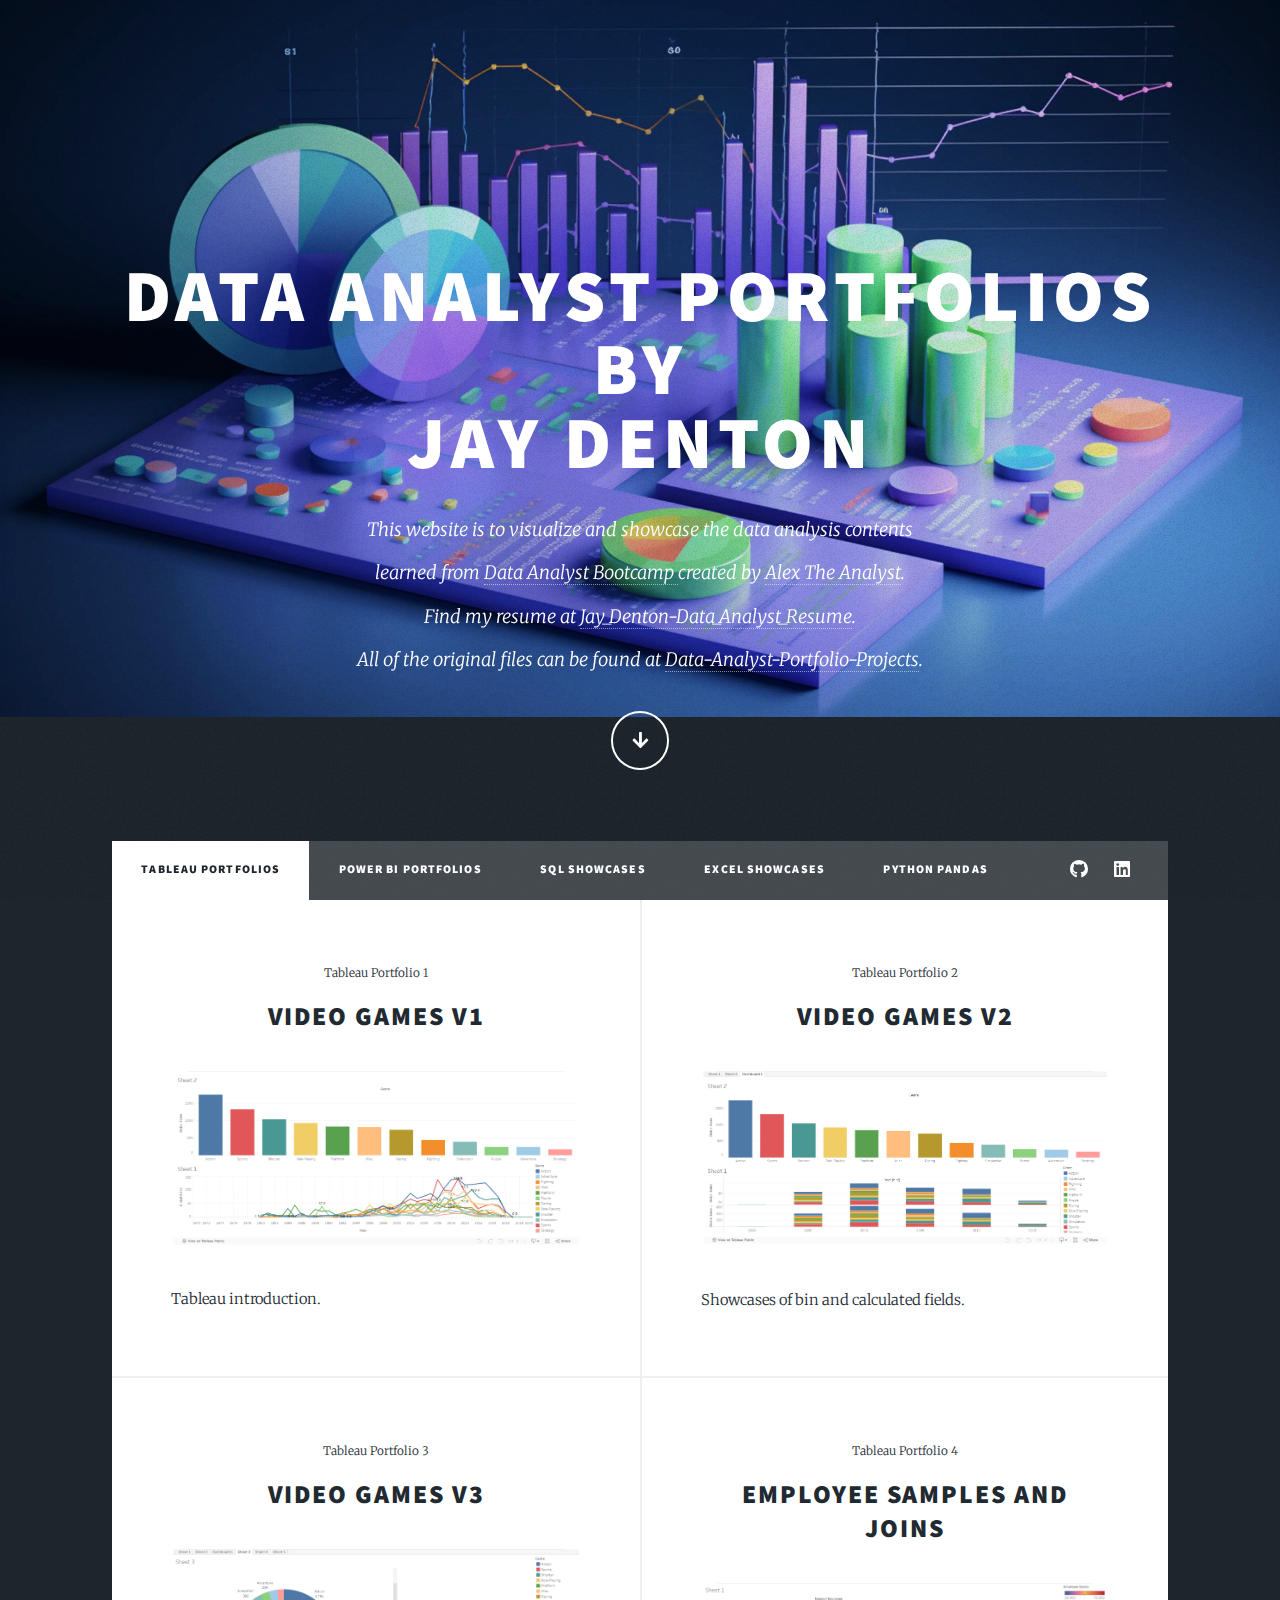
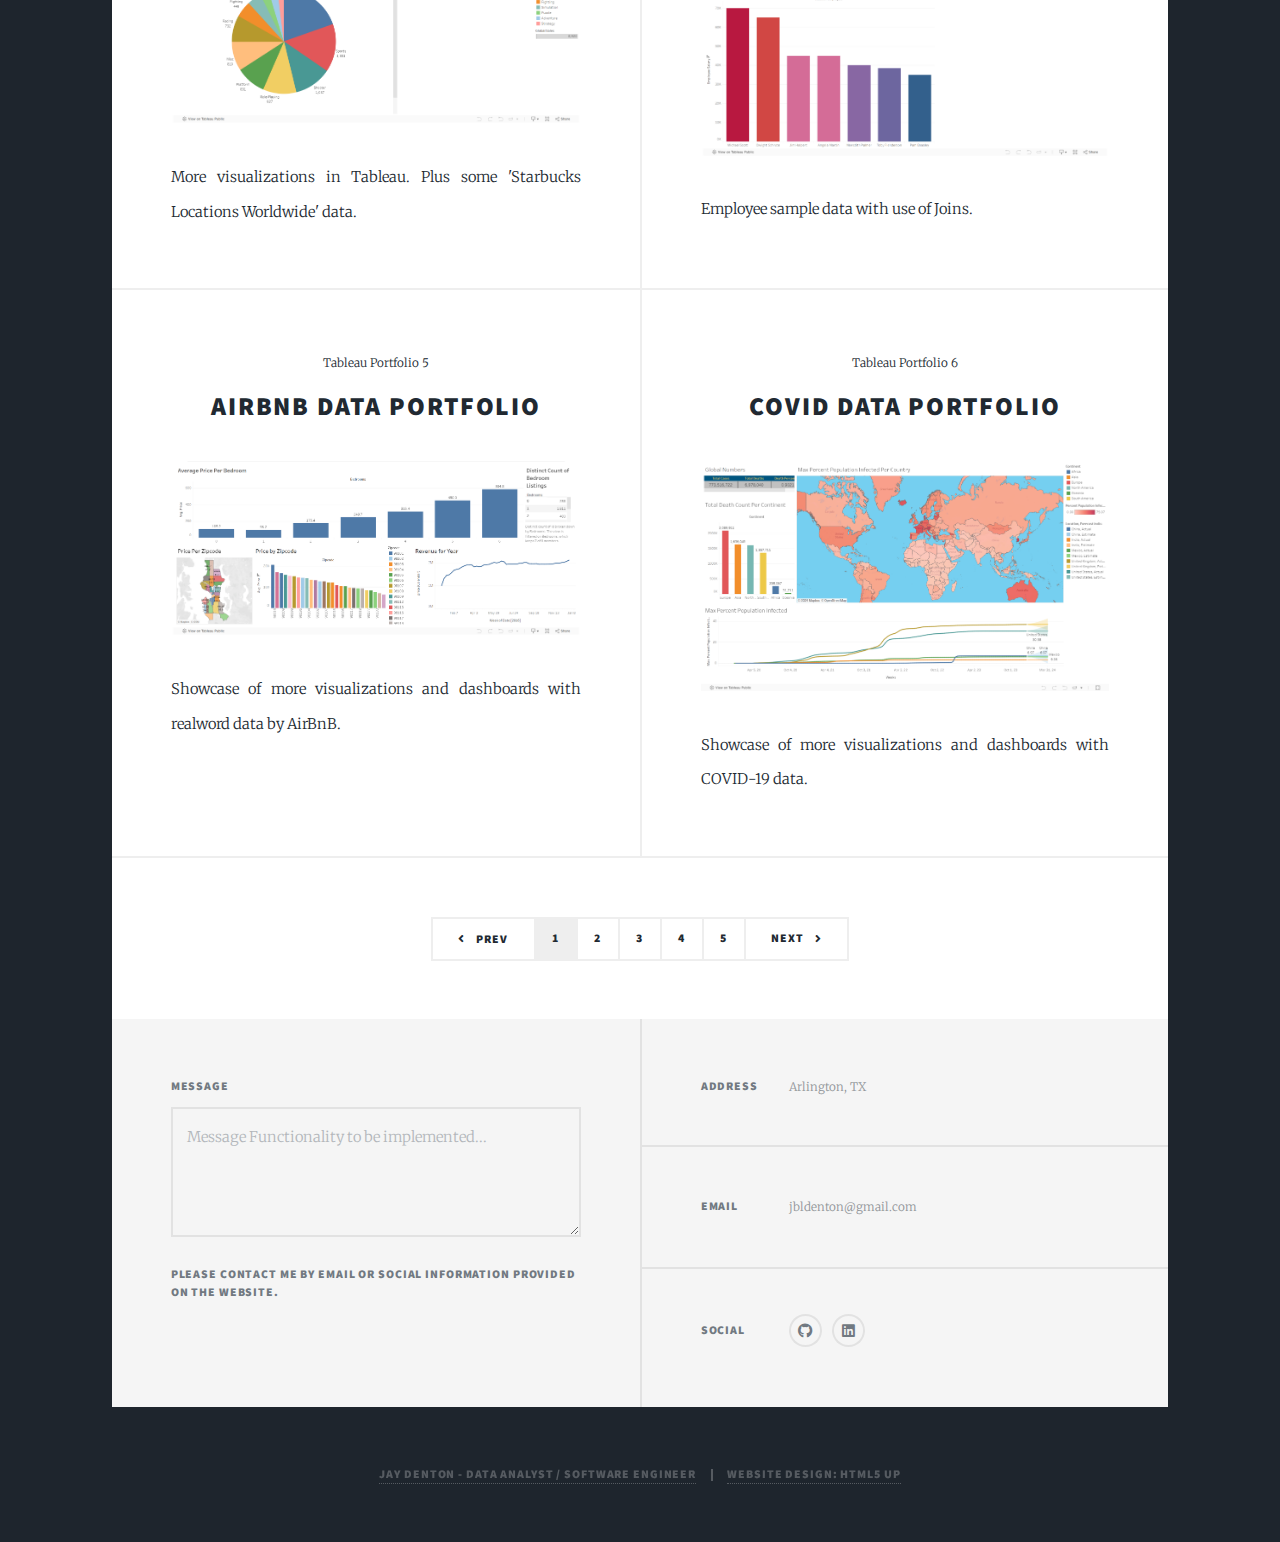
==== index.html @ 7eca2991 "Data Analyst Website v1.0" ====
<!DOCTYPE HTML>
<!--
	Massively by HTML5 UP
	html5up.net | @ajlkn
	Free for personal and commercial use under the CCA 3.0 license (html5up.net/license)
-->
<html>
	<head>
		<title>Jay Denton - Data Analyst</title>
		<meta charset="utf-8" />
		<meta name="viewport" content="width=device-width, initial-scale=1, user-scalable=no" />
		<link rel="stylesheet" href="assets/css/main.css" />
		<noscript><link rel="stylesheet" href="assets/css/noscript.css" /></noscript>
	</head>
	<body class="is-preload">

		<!-- Wrapper -->
			<div id="wrapper">

				<!-- Intro -->
					<div id="intro">
						<h1> Data Analyst Portfolios <br/> by <br/>Jay Denton</h1>
						
						<p>This website is to visualize and showcase the data analysis contents <br /> learned from <a href="https://youtube.com/playlist?list=PLUaB-1hjhk8FE_XZ87vPPSfHqb6OcM0cF&si=7Eig5CY_B52R-Om9" target="_blank">Data Analyst Bootcamp </a> created by <a href="https://www.youtube.com/@AlexTheAnalyst" target="_blank">Alex The Analyst</a>. <br />
						Find my resume at <a href="https://github.com/jbldenton/Data-Analyst-Portfolio-Projects/blob/main/Jay_Denton-Data_Analyst_Resume.pdf" target="_blank">Jay_Denton-Data_Analyst_Resume</a>.  <br/>
						All of the original files can be found at <a href="https://github.com/jbldenton/Data-Analyst-Portfolio-Projects" target="_blank">Data-Analyst-Portfolio-Projects</a>.
						</p>

						<ul class="actions">
							<li><a href="#header" class="button icon solid solo fa-arrow-down scrolly">Continue</a></li>
						</ul>
					</div>

				<!-- Header -->
					<header id="header">
						<a href="#" class="logo">Jay Denton - Data Analyst</a>
					</header>

				<!-- Nav -->
					<nav id="nav">
						<ul class="links">
							<li class="active"><a href="#header">Tableau Portfolios</a></li>
							<li><a href="powerBI_portfolios.html#header">Power BI Portfolios</a></li>
							<li><a href="sql_showcases.html#header">SQL Showcases</a></li>
							<li><a href="excel_showcases.html#header">Excel Showcases</a></li>
							<li><a href="python_pandas.html#header">Python Pandas</a></li>
						</ul>
						<ul class="icons">
							<li><a href="https://github.com/jbldenton/Data-Analyst-Portfolio-Projects" target="_blank" class="icon brands fa-github"><span class="label">GitHub</span></a></li>
							<li><a href="https://www.linkedin.com/in/jbldenton" target="_blank" class="icon brands fa-linkedin"><span class="label">LinkedIn</span></a></li>
						</ul>
					</nav>

				<!-- Main -->
					<div id="main">

						<!-- Featured Post -->
							<!-- <article class="post featured">
								<header class="major">
									<span class="date">April 25, 2017</span>
									<h2><a href="#">And this is a<br />
									massive headline</a></h2>
									<p>Aenean ornare velit lacus varius enim ullamcorper proin aliquam<br />
									facilisis ante sed etiam magna interdum congue. Lorem ipsum dolor<br />
									amet nullam sed etiam veroeros.</p>
								</header>
								<a href="#" class="image main"><img src="images/pic01.jpg" alt="" /></a>
								<ul class="actions special">
									<li><a href="#" class="button large">Full Story</a></li>
								</ul>
							</article> -->

						<!-- Posts -->
							<section class="posts">
								<article>
									<header>
										<span class="date">Tableau Portfolio 1</span>
										<h2>Video Games v1</h2>
									</header>
									<a class="image fit" href="https://public.tableau.com/app/profile/jay.denton/viz/Video_Games_17060460638790/Dashboard1" target="_blank"><img src="images/tableau-1.png" alt="" /></a>
									<p>Tableau introduction.</p>
									<!-- <ul class="actions special">
										<li><a href="#" target="_blank" class="button">Original File</a></li>
									</ul> -->
								</article>
								<article>
									<header>
										<span class="date">Tableau Portfolio 2</span>
										<h2>Video Games V2</h2>
									</header>
									<a class="image fit" href="https://public.tableau.com/app/profile/jay.denton/viz/Video_Games_2_17060596490630/Sheet1" target="_blank"><img src="images/tableau-2.png" alt="" /></a>
									<p>Showcases of bin and calculated fields.</p>
									<!-- <ul class="actions special">
										<li><a href="#" class="button">Original File</a></li>
									</ul> -->
								</article>
								<article>
									<header>
										<span class="date">Tableau Portfolio 3</span>
										<h2>Video Games v3</h2>
									</header>
									<a class="image fit" href="https://public.tableau.com/app/profile/jay.denton/viz/Video_Games_3_17061708432010/Sheet5" target="_blank"><img src="images/tableau-3.png" alt="" /></a>
									<p>More visualizations in Tableau. Plus some 'Starbucks Locations Worldwide' data. </p>
									<!-- <ul class="actions special">
										<li><a href="#" target="_blank" class="button">Original File</a></li>
									</ul> -->
								</article>
								<article>
									<header>
										<span class="date">Tableau Portfolio 4</span>
										<h2>Employee Samples and Joins</h2>
									</header>
									<a class="image fit" href="https://public.tableau.com/app/profile/jay.denton/viz/EmployeeSamplesandTableauJoins/Sheet1" target="_blank"><img src="images/tableau-4.png" alt="" /></a>
									<p>Employee sample data with use of Joins.</p>
									<!-- <ul class="actions special">
										<li><a href="#" target="_blank" class="button">Original File</a></li>
									</ul> -->
								</article>
								<article>
									<header>
										<span class="date">Tableau Portfolio 5</span>
										<h2>AirBnB data portfolio</h2>
									</header>
									<a class="image fit" href="https://public.tableau.com/app/profile/jay.denton/viz/AirBnBFullProject_17062236738370/Dashboard1" target="_blank"><img src="images/tableau-5.png" alt="" /></a>
									<p>Showcase of more visualizations and dashboards with realword data by AirBnB. </p>
									<!-- <ul class="actions special">
										<li><a href="#" target="_blank" class="button">Original File</a></li>
									</ul> -->
								</article>
								<article>
									<header>
										<span class="date">Tableau Portfolio 6</span>
										<h2>COVID data portfolio</h2>
									</header>
									<a class="image fit" href="https://public.tableau.com/app/profile/jay.denton/viz/CovidDashboardTutorial_17065630751530/Dashboard1" target="_blank"><img src="images/tableau-6.png" alt="" /></a>
									<p>Showcase of more visualizations and dashboards with COVID-19 data. </p>
									<!-- <ul class="actions special">
										<li><a href="#" target="_blank" class="button">Original File</a></li>
									</ul> -->
								</article>
							</section>

						<!-- Footer -->
							<footer>
								<div class="pagination">
									<a class="previous">Prev</a>
									<a href="#header" class="page active">1</a>
									<a href="powerBI_portfolios.html#header" class="page">2</a>
									<a href="sql_showcases.html#header" class="page">3</a>
									<a href="excel_showcases.html#header" class="page">4</a>
									<a href="python_pandas.html#header" class="page">5</a>
									<a href="powerBI_portfolios.html#header" class="next">Next</a>
								</div>
							</footer>

					</div>

				<!-- Footer -->
					<footer id="footer">
						<section>
							<form method="post" action="#">
								<div class="fields">
									<!-- <div class="field">
										<label for="name">Name</label>
										<input type="text" name="name" id="name" />
									</div>
									<div class="field">
										<label for="email">Email</label>
										<input type="text" name="email" id="email" />
									</div> -->
									<div class="field">
										<label for="message">Message</label>
										<textarea name="message" id="message" rows="3" placeholder="Message Functionality to be implemented..."></textarea>
									</div>
								</div>
								<ul class="actions">
									<!-- <li><input type="submit" value="Send Message (Functionality not provided yet...)" /></li> -->
									<li><h3>Please contact me by email or social information provided on the website.</h3></li>
								</ul>
							</form>
						</section>
						<section class="split contact">
							<section class="alt">
								<h3>Address</h3>
								<p>Arlington, TX</p>
							</section>
							<!-- <section>
								<h3>Phone</h3>
								<p></p>
							</section> -->
							<section>
								<h3>Email</h3>
								<p>jbldenton@gmail.com</p>
							</section>
							<section>
								<h3>Social</h3>
								<ul class="icons alt">
									<!-- <li><a href="#" class="icon brands alt fa-twitter"><span class="label">Twitter</span></a></li>
									<li><a href="#" class="icon brands alt fa-facebook-f"><span class="label">Facebook</span></a></li>
									<li><a href="#" class="icon brands alt fa-instagram"><span class="label">Instagram</span></a></li> -->
									<li><a href="https://github.com/jbldenton/Data-Analyst-Portfolio-Projects" target="_blank" class="icon brands alt fa-github"><span class="label">GitHub</span></a></li>
									<li><a href="https://www.linkedin.com/in/jbldenton" target="_blank" class="icon brands alt fa-linkedin"><span class="label">LinkedIn</span></a></li>
								</ul>
							</section>
						</section>
					</footer>

				<!-- Copyright -->
					<div id="copyright">
						<ul><li><a href="https://github.com/jbldenton/Data-Analyst-Portfolio-Projects/blob/main/Jay_Denton-Data_Analyst_Resume.pdf" target="_blank" >Jay Denton - Data Analyst &#47; Software Engineer</a></li><li><a href="https://html5up.net" target="_blank" >Website Design: HTML5 UP</a></li></ul>
					</div>

			</div>

		<!-- Scripts -->
			<script src="assets/js/jquery.min.js"></script>
			<script src="assets/js/jquery.scrollex.min.js"></script>
			<script src="assets/js/jquery.scrolly.min.js"></script>
			<script src="assets/js/browser.min.js"></script>
			<script src="assets/js/breakpoints.min.js"></script>
			<script src="assets/js/util.js"></script>
			<script src="assets/js/main.js"></script>

	</body>
</html>
---- assets/css/main.css ----
@import url(fontawesome-all.min.css);
@import url("https://fonts.googleapis.com/css?family=Merriweather:300,700,300italic,700italic|Source+Sans+Pro:900");

/*
	Massively by HTML5 UP
	html5up.net | @ajlkn
	Free for personal and commercial use under the CCA 3.0 license (html5up.net/license)
*/

html, body, div, span, applet, object,
iframe, h1, h2, h3, h4, h5, h6, p, blockquote,
pre, a, abbr, acronym, address, big, cite,
code, del, dfn, em, img, ins, kbd, q, s, samp,
small, strike, strong, sub, sup, tt, var, b,
u, i, center, dl, dt, dd, ol, ul, li, fieldset,
form, label, legend, table, caption, tbody,
tfoot, thead, tr, th, td, article, aside,
canvas, details, embed, figure, figcaption,
footer, header, hgroup, menu, nav, output, ruby,
section, summary, time, mark, audio, video {
	margin: 0;
	padding: 0;
	border: 0;
	font-size: 100%;
	font: inherit;
	vertical-align: baseline;}

article, aside, details, figcaption, figure,
footer, header, hgroup, menu, nav, section {
	display: block;}

body {
	line-height: 1;
}

ol, ul {
	list-style: none;
}

blockquote, q {
	quotes: none;
}

	blockquote:before, blockquote:after, q:before, q:after {
		content: '';
		content: none;
	}

table {
	border-collapse: collapse;
	border-spacing: 0;
}

body {
	-webkit-text-size-adjust: none;
}

mark {
	background-color: transparent;
	color: inherit;
}

input::-moz-focus-inner {
	border: 0;
	padding: 0;
}

input, select, textarea {
	-moz-appearance: none;
	-webkit-appearance: none;
	-ms-appearance: none;
	appearance: none;
}

/* Basic */

	@-ms-viewport {
		width: device-width;
	}

	body {
		-ms-overflow-style: scrollbar;
	}

	@media screen and (max-width: 480px) {

		html, body {
			min-width: 320px;
		}

	}

	html {
		box-sizing: border-box;
	}

	*, *:before, *:after {
		box-sizing: inherit;
	}

	body {
		background-color: #1e252d;
	}

		body.is-preload *, body.is-preload *:before, body.is-preload *:after {
			-moz-animation: none !important;
			-webkit-animation: none !important;
			-ms-animation: none !important;
			animation: none !important;
			-moz-transition: none !important;
			-webkit-transition: none !important;
			-ms-transition: none !important;
			transition: none !important;
		}

/* Type */

	html {
		font-size: 16pt;
	}

		@media screen and (max-width: 1680px) {

			html {
				font-size: 12pt;
			}

		}

		@media screen and (max-width: 1280px) {

			html {
				font-size: 11pt;
			}

		}

		@media screen and (max-width: 360px) {

			html {
				font-size: 10pt;
			}

		}

	body {
		color: #212931;
	}

	body, input, select, textarea {
		font-family: "Merriweather", Georgia, serif;
		font-weight: 300;
		font-size: 1rem;
		line-height: 2.375;
	}

	a {
		-moz-transition: color 0.2s ease-in-out, background-color 0.2s ease-in-out, border-color 0.2s ease-in-out, box-shadow 0.2s ease-in-out;
		-webkit-transition: color 0.2s ease-in-out, background-color 0.2s ease-in-out, border-color 0.2s ease-in-out, box-shadow 0.2s ease-in-out;
		-ms-transition: color 0.2s ease-in-out, background-color 0.2s ease-in-out, border-color 0.2s ease-in-out, box-shadow 0.2s ease-in-out;
		transition: color 0.2s ease-in-out, background-color 0.2s ease-in-out, border-color 0.2s ease-in-out, box-shadow 0.2s ease-in-out;
		border-bottom: dotted 1px;
		text-decoration: none;
	}

		a:hover {
			border-bottom-color: transparent;
		}

	strong, b {
		font-weight: 600;
	}

	em, i {
		font-style: italic;
	}

	p {
		text-align: justify;
		margin: 0 0 2rem 0;
	}

	h1, h2, h3, h4, h5, h6 {
		font-family: "Source Sans Pro", Helvetica, sans-serif;
		font-weight: 900;
		line-height: 1.5;
		letter-spacing: 0.075em;
		text-transform: uppercase;
		margin: 0 0 1rem 0;
	}

		h1 a, h2 a, h3 a, h4 a, h5 a, h6 a {
			border-bottom: 0;
			color: inherit;
			text-decoration: none;
		}

	h1 {
		font-size: 4rem;
		line-height: 1.1;
		margin: 0 0 2rem 0;
	}

	h2 {
		font-size: 1.75rem;
		line-height: 1.3;
		margin: 0 0 1.5rem 0;
	}

	h3 {
		font-size: 1.25rem;
		margin: 0 0 1.5rem 0;
	}

	h4 {
		font-size: 1rem;
	}

	h5 {
		font-size: 0.9rem;
	}

	h6 {
		font-size: 0.8rem;
	}

	sub {
		font-size: 0.8rem;
		position: relative;
		top: 0.5rem;
	}

	sup {
		font-size: 0.8rem;
		position: relative;
		top: -0.5rem;
	}

	blockquote {
		border-left: solid 4px;
		font-style: italic;
		margin: 0 0 2rem 0;
		padding: 0.5rem 0 0.5rem 2rem;
	}

	code {
		border: solid 2px;
		font-family: "Courier New", monospace;
		font-size: 0.9rem;
		margin: 0 0.25rem;
		padding: 0.25rem 0.65rem;
	}

	pre {
		-webkit-overflow-scrolling: touch;
		font-family: "Courier New", monospace;
		font-size: 0.9rem;
		margin: 0 0 2rem 0;
	}

		pre code {
			display: block;
			line-height: 1.75;
			padding: 1rem 1.5rem;
			overflow-x: auto;
		}

	hr {
		border: 0;
		border-bottom: solid 2px;
		margin: 3rem 0;
	}

		hr.major {
			margin: 5rem 0;
		}

	.align-left {
		text-align: left;
	}

	.align-center {
		text-align: center;
	}

	.align-right {
		text-align: right;
	}

	input, select, textarea {
		color: #212931;
	}

	a {
		color: #212931;
		border-bottom-color: rgba(33, 41, 49, 0.5);
	}

		a:hover {
			border-bottom-color: transparent;
			color: #18bfef !important;
		}

	strong, b {
		color: #212931;
	}

	h1, h2, h3, h4, h5, h6 {
		color: #212931;
	}

	blockquote {
		border-left-color: #eeeeee;
	}

	code {
		background: rgba(220, 220, 220, 0.25);
		border-color: #eeeeee;
	}

	hr {
		border-bottom-color: #eeeeee;
	}

/* Row */

	.row {
		display: flex;
		flex-wrap: wrap;
		box-sizing: border-box;
		align-items: stretch;
	}

		.row > * {
			box-sizing: border-box;
		}

		.row.gtr-uniform > * > :last-child {
			margin-bottom: 0;
		}

		.row.aln-left {
			justify-content: flex-start;
		}

		.row.aln-center {
			justify-content: center;
		}

		.row.aln-right {
			justify-content: flex-end;
		}

		.row.aln-top {
			align-items: flex-start;
		}

		.row.aln-middle {
			align-items: center;
		}

		.row.aln-bottom {
			align-items: flex-end;
		}

		.row > .imp {
			order: -1;
		}

		.row > .col-1 {
			width: 8.33333%;
		}

		.row > .off-1 {
			margin-left: 8.33333%;
		}

		.row > .col-2 {
			width: 16.66667%;
		}

		.row > .off-2 {
			margin-left: 16.66667%;
		}

		.row > .col-3 {
			width: 25%;
		}

		.row > .off-3 {
			margin-left: 25%;
		}

		.row > .col-4 {
			width: 33.33333%;
		}

		.row > .off-4 {
			margin-left: 33.33333%;
		}

		.row > .col-5 {
			width: 41.66667%;
		}

		.row > .off-5 {
			margin-left: 41.66667%;
		}

		.row > .col-6 {
			width: 50%;
		}

		.row > .off-6 {
			margin-left: 50%;
		}

		.row > .col-7 {
			width: 58.33333%;
		}

		.row > .off-7 {
			margin-left: 58.33333%;
		}

		.row > .col-8 {
			width: 66.66667%;
		}

		.row > .off-8 {
			margin-left: 66.66667%;
		}

		.row > .col-9 {
			width: 75%;
		}

		.row > .off-9 {
			margin-left: 75%;
		}

		.row > .col-10 {
			width: 83.33333%;
		}

		.row > .off-10 {
			margin-left: 83.33333%;
		}

		.row > .col-11 {
			width: 91.66667%;
		}

		.row > .off-11 {
			margin-left: 91.66667%;
		}

		.row > .col-12 {
			width: 100%;
		}

		.row > .off-12 {
			margin-left: 100%;
		}

		.row.gtr-0 {
			margin-top: 0;
			margin-left: 0rem;
		}

			.row.gtr-0 > * {
				padding: 0 0 0 0rem;
			}

			.row.gtr-0.gtr-uniform {
				margin-top: 0rem;
			}

				.row.gtr-0.gtr-uniform > * {
					padding-top: 0rem;
				}

		.row.gtr-25 {
			margin-top: 0;
			margin-left: -0.375rem;
		}

			.row.gtr-25 > * {
				padding: 0 0 0 0.375rem;
			}

			.row.gtr-25.gtr-uniform {
				margin-top: -0.375rem;
			}

				.row.gtr-25.gtr-uniform > * {
					padding-top: 0.375rem;
				}

		.row.gtr-50 {
			margin-top: 0;
			margin-left: -0.75rem;
		}

			.row.gtr-50 > * {
				padding: 0 0 0 0.75rem;
			}

			.row.gtr-50.gtr-uniform {
				margin-top: -0.75rem;
			}

				.row.gtr-50.gtr-uniform > * {
					padding-top: 0.75rem;
				}

		.row {
			margin-top: 0;
			margin-left: -1.5rem;
		}

			.row > * {
				padding: 0 0 0 1.5rem;
			}

			.row.gtr-uniform {
				margin-top: -1.5rem;
			}

				.row.gtr-uniform > * {
					padding-top: 1.5rem;
				}

		.row.gtr-150 {
			margin-top: 0;
			margin-left: -2.25rem;
		}

			.row.gtr-150 > * {
				padding: 0 0 0 2.25rem;
			}

			.row.gtr-150.gtr-uniform {
				margin-top: -2.25rem;
			}

				.row.gtr-150.gtr-uniform > * {
					padding-top: 2.25rem;
				}

		.row.gtr-200 {
			margin-top: 0;
			margin-left: -3rem;
		}

			.row.gtr-200 > * {
				padding: 0 0 0 3rem;
			}

			.row.gtr-200.gtr-uniform {
				margin-top: -3rem;
			}

				.row.gtr-200.gtr-uniform > * {
					padding-top: 3rem;
				}

		@media screen and (max-width: 1680px) {

			.row {
				display: flex;
				flex-wrap: wrap;
				box-sizing: border-box;
				align-items: stretch;
			}

				.row > * {
					box-sizing: border-box;
				}

				.row.gtr-uniform > * > :last-child {
					margin-bottom: 0;
				}

				.row.aln-left {
					justify-content: flex-start;
				}

				.row.aln-center {
					justify-content: center;
				}

				.row.aln-right {
					justify-content: flex-end;
				}

				.row.aln-top {
					align-items: flex-start;
				}

				.row.aln-middle {
					align-items: center;
				}

				.row.aln-bottom {
					align-items: flex-end;
				}

				.row > .imp-xlarge {
					order: -1;
				}

				.row > .col-1-xlarge {
					width: 8.33333%;
				}

				.row > .off-1-xlarge {
					margin-left: 8.33333%;
				}

				.row > .col-2-xlarge {
					width: 16.66667%;
				}

				.row > .off-2-xlarge {
					margin-left: 16.66667%;
				}

				.row > .col-3-xlarge {
					width: 25%;
				}

				.row > .off-3-xlarge {
					margin-left: 25%;
				}

				.row > .col-4-xlarge {
					width: 33.33333%;
				}

				.row > .off-4-xlarge {
					margin-left: 33.33333%;
				}

				.row > .col-5-xlarge {
					width: 41.66667%;
				}

				.row > .off-5-xlarge {
					margin-left: 41.66667%;
				}

				.row > .col-6-xlarge {
					width: 50%;
				}

				.row > .off-6-xlarge {
					margin-left: 50%;
				}

				.row > .col-7-xlarge {
					width: 58.33333%;
				}

				.row > .off-7-xlarge {
					margin-left: 58.33333%;
				}

				.row > .col-8-xlarge {
					width: 66.66667%;
				}

				.row > .off-8-xlarge {
					margin-left: 66.66667%;
				}

				.row > .col-9-xlarge {
					width: 75%;
				}

				.row > .off-9-xlarge {
					margin-left: 75%;
				}

				.row > .col-10-xlarge {
					width: 83.33333%;
				}

				.row > .off-10-xlarge {
					margin-left: 83.33333%;
				}

				.row > .col-11-xlarge {
					width: 91.66667%;
				}

				.row > .off-11-xlarge {
					margin-left: 91.66667%;
				}

				.row > .col-12-xlarge {
					width: 100%;
				}

				.row > .off-12-xlarge {
					margin-left: 100%;
				}

				.row.gtr-0 {
					margin-top: 0;
					margin-left: 0rem;
				}

					.row.gtr-0 > * {
						padding: 0 0 0 0rem;
					}

					.row.gtr-0.gtr-uniform {
						margin-top: 0rem;
					}

						.row.gtr-0.gtr-uniform > * {
							padding-top: 0rem;
						}

				.row.gtr-25 {
					margin-top: 0;
					margin-left: -0.375rem;
				}

					.row.gtr-25 > * {
						padding: 0 0 0 0.375rem;
					}

					.row.gtr-25.gtr-uniform {
						margin-top: -0.375rem;
					}

						.row.gtr-25.gtr-uniform > * {
							padding-top: 0.375rem;
						}

				.row.gtr-50 {
					margin-top: 0;
					margin-left: -0.75rem;
				}

					.row.gtr-50 > * {
						padding: 0 0 0 0.75rem;
					}

					.row.gtr-50.gtr-uniform {
						margin-top: -0.75rem;
					}

						.row.gtr-50.gtr-uniform > * {
							padding-top: 0.75rem;
						}

				.row {
					margin-top: 0;
					margin-left: -1.5rem;
				}

					.row > * {
						padding: 0 0 0 1.5rem;
					}

					.row.gtr-uniform {
						margin-top: -1.5rem;
					}

						.row.gtr-uniform > * {
							padding-top: 1.5rem;
						}

				.row.gtr-150 {
					margin-top: 0;
					margin-left: -2.25rem;
				}

					.row.gtr-150 > * {
						padding: 0 0 0 2.25rem;
					}

					.row.gtr-150.gtr-uniform {
						margin-top: -2.25rem;
					}

						.row.gtr-150.gtr-uniform > * {
							padding-top: 2.25rem;
						}

				.row.gtr-200 {
					margin-top: 0;
					margin-left: -3rem;
				}

					.row.gtr-200 > * {
						padding: 0 0 0 3rem;
					}

					.row.gtr-200.gtr-uniform {
						margin-top: -3rem;
					}

						.row.gtr-200.gtr-uniform > * {
							padding-top: 3rem;
						}

		}

		@media screen and (max-width: 1280px) {

			.row {
				display: flex;
				flex-wrap: wrap;
				box-sizing: border-box;
				align-items: stretch;
			}

				.row > * {
					box-sizing: border-box;
				}

				.row.gtr-uniform > * > :last-child {
					margin-bottom: 0;
				}

				.row.aln-left {
					justify-content: flex-start;
				}

				.row.aln-center {
					justify-content: center;
				}

				.row.aln-right {
					justify-content: flex-end;
				}

				.row.aln-top {
					align-items: flex-start;
				}

				.row.aln-middle {
					align-items: center;
				}

				.row.aln-bottom {
					align-items: flex-end;
				}

				.row > .imp-large {
					order: -1;
				}

				.row > .col-1-large {
					width: 8.33333%;
				}

				.row > .off-1-large {
					margin-left: 8.33333%;
				}

				.row > .col-2-large {
					width: 16.66667%;
				}

				.row > .off-2-large {
					margin-left: 16.66667%;
				}

				.row > .col-3-large {
					width: 25%;
				}

				.row > .off-3-large {
					margin-left: 25%;
				}

				.row > .col-4-large {
					width: 33.33333%;
				}

				.row > .off-4-large {
					margin-left: 33.33333%;
				}

				.row > .col-5-large {
					width: 41.66667%;
				}

				.row > .off-5-large {
					margin-left: 41.66667%;
				}

				.row > .col-6-large {
					width: 50%;
				}

				.row > .off-6-large {
					margin-left: 50%;
				}

				.row > .col-7-large {
					width: 58.33333%;
				}

				.row > .off-7-large {
					margin-left: 58.33333%;
				}

				.row > .col-8-large {
					width: 66.66667%;
				}

				.row > .off-8-large {
					margin-left: 66.66667%;
				}

				.row > .col-9-large {
					width: 75%;
				}

				.row > .off-9-large {
					margin-left: 75%;
				}

				.row > .col-10-large {
					width: 83.33333%;
				}

				.row > .off-10-large {
					margin-left: 83.33333%;
				}

				.row > .col-11-large {
					width: 91.66667%;
				}

				.row > .off-11-large {
					margin-left: 91.66667%;
				}

				.row > .col-12-large {
					width: 100%;
				}

				.row > .off-12-large {
					margin-left: 100%;
				}

				.row.gtr-0 {
					margin-top: 0;
					margin-left: 0rem;
				}

					.row.gtr-0 > * {
						padding: 0 0 0 0rem;
					}

					.row.gtr-0.gtr-uniform {
						margin-top: 0rem;
					}

						.row.gtr-0.gtr-uniform > * {
							padding-top: 0rem;
						}

				.row.gtr-25 {
					margin-top: 0;
					margin-left: -0.375rem;
				}

					.row.gtr-25 > * {
						padding: 0 0 0 0.375rem;
					}

					.row.gtr-25.gtr-uniform {
						margin-top: -0.375rem;
					}

						.row.gtr-25.gtr-uniform > * {
							padding-top: 0.375rem;
						}

				.row.gtr-50 {
					margin-top: 0;
					margin-left: -0.75rem;
				}

					.row.gtr-50 > * {
						padding: 0 0 0 0.75rem;
					}

					.row.gtr-50.gtr-uniform {
						margin-top: -0.75rem;
					}

						.row.gtr-50.gtr-uniform > * {
							padding-top: 0.75rem;
						}

				.row {
					margin-top: 0;
					margin-left: -1.5rem;
				}

					.row > * {
						padding: 0 0 0 1.5rem;
					}

					.row.gtr-uniform {
						margin-top: -1.5rem;
					}

						.row.gtr-uniform > * {
							padding-top: 1.5rem;
						}

				.row.gtr-150 {
					margin-top: 0;
					margin-left: -2.25rem;
				}

					.row.gtr-150 > * {
						padding: 0 0 0 2.25rem;
					}

					.row.gtr-150.gtr-uniform {
						margin-top: -2.25rem;
					}

						.row.gtr-150.gtr-uniform > * {
							padding-top: 2.25rem;
						}

				.row.gtr-200 {
					margin-top: 0;
					margin-left: -3rem;
				}

					.row.gtr-200 > * {
						padding: 0 0 0 3rem;
					}

					.row.gtr-200.gtr-uniform {
						margin-top: -3rem;
					}

						.row.gtr-200.gtr-uniform > * {
							padding-top: 3rem;
						}

		}

		@media screen and (max-width: 980px) {

			.row {
				display: flex;
				flex-wrap: wrap;
				box-sizing: border-box;
				align-items: stretch;
			}

				.row > * {
					box-sizing: border-box;
				}

				.row.gtr-uniform > * > :last-child {
					margin-bottom: 0;
				}

				.row.aln-left {
					justify-content: flex-start;
				}

				.row.aln-center {
					justify-content: center;
				}

				.row.aln-right {
					justify-content: flex-end;
				}

				.row.aln-top {
					align-items: flex-start;
				}

				.row.aln-middle {
					align-items: center;
				}

				.row.aln-bottom {
					align-items: flex-end;
				}

				.row > .imp-medium {
					order: -1;
				}

				.row > .col-1-medium {
					width: 8.33333%;
				}

				.row > .off-1-medium {
					margin-left: 8.33333%;
				}

				.row > .col-2-medium {
					width: 16.66667%;
				}

				.row > .off-2-medium {
					margin-left: 16.66667%;
				}

				.row > .col-3-medium {
					width: 25%;
				}

				.row > .off-3-medium {
					margin-left: 25%;
				}

				.row > .col-4-medium {
					width: 33.33333%;
				}

				.row > .off-4-medium {
					margin-left: 33.33333%;
				}

				.row > .col-5-medium {
					width: 41.66667%;
				}

				.row > .off-5-medium {
					margin-left: 41.66667%;
				}

				.row > .col-6-medium {
					width: 50%;
				}

				.row > .off-6-medium {
					margin-left: 50%;
				}

				.row > .col-7-medium {
					width: 58.33333%;
				}

				.row > .off-7-medium {
					margin-left: 58.33333%;
				}

				.row > .col-8-medium {
					width: 66.66667%;
				}

				.row > .off-8-medium {
					margin-left: 66.66667%;
				}

				.row > .col-9-medium {
					width: 75%;
				}

				.row > .off-9-medium {
					margin-left: 75%;
				}

				.row > .col-10-medium {
					width: 83.33333%;
				}

				.row > .off-10-medium {
					margin-left: 83.33333%;
				}

				.row > .col-11-medium {
					width: 91.66667%;
				}

				.row > .off-11-medium {
					margin-left: 91.66667%;
				}

				.row > .col-12-medium {
					width: 100%;
				}

				.row > .off-12-medium {
					margin-left: 100%;
				}

				.row.gtr-0 {
					margin-top: 0;
					margin-left: 0rem;
				}

					.row.gtr-0 > * {
						padding: 0 0 0 0rem;
					}

					.row.gtr-0.gtr-uniform {
						margin-top: 0rem;
					}

						.row.gtr-0.gtr-uniform > * {
							padding-top: 0rem;
						}

				.row.gtr-25 {
					margin-top: 0;
					margin-left: -0.375rem;
				}

					.row.gtr-25 > * {
						padding: 0 0 0 0.375rem;
					}

					.row.gtr-25.gtr-uniform {
						margin-top: -0.375rem;
					}

						.row.gtr-25.gtr-uniform > * {
							padding-top: 0.375rem;
						}

				.row.gtr-50 {
					margin-top: 0;
					margin-left: -0.75rem;
				}

					.row.gtr-50 > * {
						padding: 0 0 0 0.75rem;
					}

					.row.gtr-50.gtr-uniform {
						margin-top: -0.75rem;
					}

						.row.gtr-50.gtr-uniform > * {
							padding-top: 0.75rem;
						}

				.row {
					margin-top: 0;
					margin-left: -1.5rem;
				}

					.row > * {
						padding: 0 0 0 1.5rem;
					}

					.row.gtr-uniform {
						margin-top: -1.5rem;
					}

						.row.gtr-uniform > * {
							padding-top: 1.5rem;
						}

				.row.gtr-150 {
					margin-top: 0;
					margin-left: -2.25rem;
				}

					.row.gtr-150 > * {
						padding: 0 0 0 2.25rem;
					}

					.row.gtr-150.gtr-uniform {
						margin-top: -2.25rem;
					}

						.row.gtr-150.gtr-uniform > * {
							padding-top: 2.25rem;
						}

				.row.gtr-200 {
					margin-top: 0;
					margin-left: -3rem;
				}

					.row.gtr-200 > * {
						padding: 0 0 0 3rem;
					}

					.row.gtr-200.gtr-uniform {
						margin-top: -3rem;
					}

						.row.gtr-200.gtr-uniform > * {
							padding-top: 3rem;
						}

		}

		@media screen and (max-width: 736px) {

			.row {
				display: flex;
				flex-wrap: wrap;
				box-sizing: border-box;
				align-items: stretch;
			}

				.row > * {
					box-sizing: border-box;
				}

				.row.gtr-uniform > * > :last-child {
					margin-bottom: 0;
				}

				.row.aln-left {
					justify-content: flex-start;
				}

				.row.aln-center {
					justify-content: center;
				}

				.row.aln-right {
					justify-content: flex-end;
				}

				.row.aln-top {
					align-items: flex-start;
				}

				.row.aln-middle {
					align-items: center;
				}

				.row.aln-bottom {
					align-items: flex-end;
				}

				.row > .imp-small {
					order: -1;
				}

				.row > .col-1-small {
					width: 8.33333%;
				}

				.row > .off-1-small {
					margin-left: 8.33333%;
				}

				.row > .col-2-small {
					width: 16.66667%;
				}

				.row > .off-2-small {
					margin-left: 16.66667%;
				}

				.row > .col-3-small {
					width: 25%;
				}

				.row > .off-3-small {
					margin-left: 25%;
				}

				.row > .col-4-small {
					width: 33.33333%;
				}

				.row > .off-4-small {
					margin-left: 33.33333%;
				}

				.row > .col-5-small {
					width: 41.66667%;
				}

				.row > .off-5-small {
					margin-left: 41.66667%;
				}

				.row > .col-6-small {
					width: 50%;
				}

				.row > .off-6-small {
					margin-left: 50%;
				}

				.row > .col-7-small {
					width: 58.33333%;
				}

				.row > .off-7-small {
					margin-left: 58.33333%;
				}

				.row > .col-8-small {
					width: 66.66667%;
				}

				.row > .off-8-small {
					margin-left: 66.66667%;
				}

				.row > .col-9-small {
					width: 75%;
				}

				.row > .off-9-small {
					margin-left: 75%;
				}

				.row > .col-10-small {
					width: 83.33333%;
				}

				.row > .off-10-small {
					margin-left: 83.33333%;
				}

				.row > .col-11-small {
					width: 91.66667%;
				}

				.row > .off-11-small {
					margin-left: 91.66667%;
				}

				.row > .col-12-small {
					width: 100%;
				}

				.row > .off-12-small {
					margin-left: 100%;
				}

				.row.gtr-0 {
					margin-top: 0;
					margin-left: 0rem;
				}

					.row.gtr-0 > * {
						padding: 0 0 0 0rem;
					}

					.row.gtr-0.gtr-uniform {
						margin-top: 0rem;
					}

						.row.gtr-0.gtr-uniform > * {
							padding-top: 0rem;
						}

				.row.gtr-25 {
					margin-top: 0;
					margin-left: -0.375rem;
				}

					.row.gtr-25 > * {
						padding: 0 0 0 0.375rem;
					}

					.row.gtr-25.gtr-uniform {
						margin-top: -0.375rem;
					}

						.row.gtr-25.gtr-uniform > * {
							padding-top: 0.375rem;
						}

				.row.gtr-50 {
					margin-top: 0;
					margin-left: -0.75rem;
				}

					.row.gtr-50 > * {
						padding: 0 0 0 0.75rem;
					}

					.row.gtr-50.gtr-uniform {
						margin-top: -0.75rem;
					}

						.row.gtr-50.gtr-uniform > * {
							padding-top: 0.75rem;
						}

				.row {
					margin-top: 0;
					margin-left: -1.5rem;
				}

					.row > * {
						padding: 0 0 0 1.5rem;
					}

					.row.gtr-uniform {
						margin-top: -1.5rem;
					}

						.row.gtr-uniform > * {
							padding-top: 1.5rem;
						}

				.row.gtr-150 {
					margin-top: 0;
					margin-left: -2.25rem;
				}

					.row.gtr-150 > * {
						padding: 0 0 0 2.25rem;
					}

					.row.gtr-150.gtr-uniform {
						margin-top: -2.25rem;
					}

						.row.gtr-150.gtr-uniform > * {
							padding-top: 2.25rem;
						}

				.row.gtr-200 {
					margin-top: 0;
					margin-left: -3rem;
				}

					.row.gtr-200 > * {
						padding: 0 0 0 3rem;
					}

					.row.gtr-200.gtr-uniform {
						margin-top: -3rem;
					}

						.row.gtr-200.gtr-uniform > * {
							padding-top: 3rem;
						}

		}

		@media screen and (max-width: 480px) {

			.row {
				display: flex;
				flex-wrap: wrap;
				box-sizing: border-box;
				align-items: stretch;
			}

				.row > * {
					box-sizing: border-box;
				}

				.row.gtr-uniform > * > :last-child {
					margin-bottom: 0;
				}

				.row.aln-left {
					justify-content: flex-start;
				}

				.row.aln-center {
					justify-content: center;
				}

				.row.aln-right {
					justify-content: flex-end;
				}

				.row.aln-top {
					align-items: flex-start;
				}

				.row.aln-middle {
					align-items: center;
				}

				.row.aln-bottom {
					align-items: flex-end;
				}

				.row > .imp-xsmall {
					order: -1;
				}

				.row > .col-1-xsmall {
					width: 8.33333%;
				}

				.row > .off-1-xsmall {
					margin-left: 8.33333%;
				}

				.row > .col-2-xsmall {
					width: 16.66667%;
				}

				.row > .off-2-xsmall {
					margin-left: 16.66667%;
				}

				.row > .col-3-xsmall {
					width: 25%;
				}

				.row > .off-3-xsmall {
					margin-left: 25%;
				}

				.row > .col-4-xsmall {
					width: 33.33333%;
				}

				.row > .off-4-xsmall {
					margin-left: 33.33333%;
				}

				.row > .col-5-xsmall {
					width: 41.66667%;
				}

				.row > .off-5-xsmall {
					margin-left: 41.66667%;
				}

				.row > .col-6-xsmall {
					width: 50%;
				}

				.row > .off-6-xsmall {
					margin-left: 50%;
				}

				.row > .col-7-xsmall {
					width: 58.33333%;
				}

				.row > .off-7-xsmall {
					margin-left: 58.33333%;
				}

				.row > .col-8-xsmall {
					width: 66.66667%;
				}

				.row > .off-8-xsmall {
					margin-left: 66.66667%;
				}

				.row > .col-9-xsmall {
					width: 75%;
				}

				.row > .off-9-xsmall {
					margin-left: 75%;
				}

				.row > .col-10-xsmall {
					width: 83.33333%;
				}

				.row > .off-10-xsmall {
					margin-left: 83.33333%;
				}

				.row > .col-11-xsmall {
					width: 91.66667%;
				}

				.row > .off-11-xsmall {
					margin-left: 91.66667%;
				}

				.row > .col-12-xsmall {
					width: 100%;
				}

				.row > .off-12-xsmall {
					margin-left: 100%;
				}

				.row.gtr-0 {
					margin-top: 0;
					margin-left: 0rem;
				}

					.row.gtr-0 > * {
						padding: 0 0 0 0rem;
					}

					.row.gtr-0.gtr-uniform {
						margin-top: 0rem;
					}

						.row.gtr-0.gtr-uniform > * {
							padding-top: 0rem;
						}

				.row.gtr-25 {
					margin-top: 0;
					margin-left: -0.375rem;
				}

					.row.gtr-25 > * {
						padding: 0 0 0 0.375rem;
					}

					.row.gtr-25.gtr-uniform {
						margin-top: -0.375rem;
					}

						.row.gtr-25.gtr-uniform > * {
							padding-top: 0.375rem;
						}

				.row.gtr-50 {
					margin-top: 0;
					margin-left: -0.75rem;
				}

					.row.gtr-50 > * {
						padding: 0 0 0 0.75rem;
					}

					.row.gtr-50.gtr-uniform {
						margin-top: -0.75rem;
					}

						.row.gtr-50.gtr-uniform > * {
							padding-top: 0.75rem;
						}

				.row {
					margin-top: 0;
					margin-left: -1.5rem;
				}

					.row > * {
						padding: 0 0 0 1.5rem;
					}

					.row.gtr-uniform {
						margin-top: -1.5rem;
					}

						.row.gtr-uniform > * {
							padding-top: 1.5rem;
						}

				.row.gtr-150 {
					margin-top: 0;
					margin-left: -2.25rem;
				}

					.row.gtr-150 > * {
						padding: 0 0 0 2.25rem;
					}

					.row.gtr-150.gtr-uniform {
						margin-top: -2.25rem;
					}

						.row.gtr-150.gtr-uniform > * {
							padding-top: 2.25rem;
						}

				.row.gtr-200 {
					margin-top: 0;
					margin-left: -3rem;
				}

					.row.gtr-200 > * {
						padding: 0 0 0 3rem;
					}

					.row.gtr-200.gtr-uniform {
						margin-top: -3rem;
					}

						.row.gtr-200.gtr-uniform > * {
							padding-top: 3rem;
						}

		}

		@media screen and (max-width: 360px) {

			.row {
				display: flex;
				flex-wrap: wrap;
				box-sizing: border-box;
				align-items: stretch;
			}

				.row > * {
					box-sizing: border-box;
				}

				.row.gtr-uniform > * > :last-child {
					margin-bottom: 0;
				}

				.row.aln-left {
					justify-content: flex-start;
				}

				.row.aln-center {
					justify-content: center;
				}

				.row.aln-right {
					justify-content: flex-end;
				}

				.row.aln-top {
					align-items: flex-start;
				}

				.row.aln-middle {
					align-items: center;
				}

				.row.aln-bottom {
					align-items: flex-end;
				}

				.row > .imp-xxsmall {
					order: -1;
				}

				.row > .col-1-xxsmall {
					width: 8.33333%;
				}

				.row > .off-1-xxsmall {
					margin-left: 8.33333%;
				}

				.row > .col-2-xxsmall {
					width: 16.66667%;
				}

				.row > .off-2-xxsmall {
					margin-left: 16.66667%;
				}

				.row > .col-3-xxsmall {
					width: 25%;
				}

				.row > .off-3-xxsmall {
					margin-left: 25%;
				}

				.row > .col-4-xxsmall {
					width: 33.33333%;
				}

				.row > .off-4-xxsmall {
					margin-left: 33.33333%;
				}

				.row > .col-5-xxsmall {
					width: 41.66667%;
				}

				.row > .off-5-xxsmall {
					margin-left: 41.66667%;
				}

				.row > .col-6-xxsmall {
					width: 50%;
				}

				.row > .off-6-xxsmall {
					margin-left: 50%;
				}

				.row > .col-7-xxsmall {
					width: 58.33333%;
				}

				.row > .off-7-xxsmall {
					margin-left: 58.33333%;
				}

				.row > .col-8-xxsmall {
					width: 66.66667%;
				}

				.row > .off-8-xxsmall {
					margin-left: 66.66667%;
				}

				.row > .col-9-xxsmall {
					width: 75%;
				}

				.row > .off-9-xxsmall {
					margin-left: 75%;
				}

				.row > .col-10-xxsmall {
					width: 83.33333%;
				}

				.row > .off-10-xxsmall {
					margin-left: 83.33333%;
				}

				.row > .col-11-xxsmall {
					width: 91.66667%;
				}

				.row > .off-11-xxsmall {
					margin-left: 91.66667%;
				}

				.row > .col-12-xxsmall {
					width: 100%;
				}

				.row > .off-12-xxsmall {
					margin-left: 100%;
				}

				.row.gtr-0 {
					margin-top: 0;
					margin-left: 0rem;
				}

					.row.gtr-0 > * {
						padding: 0 0 0 0rem;
					}

					.row.gtr-0.gtr-uniform {
						margin-top: 0rem;
					}

						.row.gtr-0.gtr-uniform > * {
							padding-top: 0rem;
						}

				.row.gtr-25 {
					margin-top: 0;
					margin-left: -0.375rem;
				}

					.row.gtr-25 > * {
						padding: 0 0 0 0.375rem;
					}

					.row.gtr-25.gtr-uniform {
						margin-top: -0.375rem;
					}

						.row.gtr-25.gtr-uniform > * {
							padding-top: 0.375rem;
						}

				.row.gtr-50 {
					margin-top: 0;
					margin-left: -0.75rem;
				}

					.row.gtr-50 > * {
						padding: 0 0 0 0.75rem;
					}

					.row.gtr-50.gtr-uniform {
						margin-top: -0.75rem;
					}

						.row.gtr-50.gtr-uniform > * {
							padding-top: 0.75rem;
						}

				.row {
					margin-top: 0;
					margin-left: -1.5rem;
				}

					.row > * {
						padding: 0 0 0 1.5rem;
					}

					.row.gtr-uniform {
						margin-top: -1.5rem;
					}

						.row.gtr-uniform > * {
							padding-top: 1.5rem;
						}

				.row.gtr-150 {
					margin-top: 0;
					margin-left: -2.25rem;
				}

					.row.gtr-150 > * {
						padding: 0 0 0 2.25rem;
					}

					.row.gtr-150.gtr-uniform {
						margin-top: -2.25rem;
					}

						.row.gtr-150.gtr-uniform > * {
							padding-top: 2.25rem;
						}

				.row.gtr-200 {
					margin-top: 0;
					margin-left: -3rem;
				}

					.row.gtr-200 > * {
						padding: 0 0 0 3rem;
					}

					.row.gtr-200.gtr-uniform {
						margin-top: -3rem;
					}

						.row.gtr-200.gtr-uniform > * {
							padding-top: 3rem;
						}

		}

/* Box */

	.box {
		border: solid 2px;
		margin-bottom: 2rem;
		padding: 1.5rem;
	}

		.box > :last-child,
		.box > :last-child > :last-child,
		.box > :last-child > :last-child > :last-child {
			margin-bottom: 0;
		}

		.box.alt {
			border: 0;
			border-radius: 0;
			padding: 0;
		}

	.box {
		border-color: #eeeeee;
	}

/* Button */

	input[type="submit"],
	input[type="reset"],
	input[type="button"],
	button,
	.button {
		-moz-appearance: none;
		-webkit-appearance: none;
		-ms-appearance: none;
		appearance: none;
		-moz-transition: background-color 0.2s ease-in-out, box-shadow 0.2s ease-in-out, color 0.2s ease-in-out;
		-webkit-transition: background-color 0.2s ease-in-out, box-shadow 0.2s ease-in-out, color 0.2s ease-in-out;
		-ms-transition: background-color 0.2s ease-in-out, box-shadow 0.2s ease-in-out, color 0.2s ease-in-out;
		transition: background-color 0.2s ease-in-out, box-shadow 0.2s ease-in-out, color 0.2s ease-in-out;
		border: 0;
		border-radius: 0;
		cursor: pointer;
		display: inline-block;
		font-family: "Source Sans Pro", Helvetica, sans-serif;
		font-size: 0.8rem;
		font-weight: 900;
		letter-spacing: 0.075em;
		height: 3rem;
		line-height: 3rem;
		padding: 0 2rem;
		text-align: center;
		text-decoration: none;
		text-transform: uppercase;
		white-space: nowrap;
	}

		input[type="submit"].icon:before,
		input[type="reset"].icon:before,
		input[type="button"].icon:before,
		button.icon:before,
		.button.icon:before {
			margin-right: 0.5rem;
		}

		input[type="submit"].icon.solo,
		input[type="reset"].icon.solo,
		input[type="button"].icon.solo,
		button.icon.solo,
		.button.icon.solo {
			position: relative;
			width: 4rem;
			height: 4rem;
			line-height: 4rem;
			border-radius: 4rem;
			text-indent: 4rem;
			overflow: hidden;
			padding: 0;
			white-space: nowrap;
		}

			input[type="submit"].icon.solo:before,
			input[type="reset"].icon.solo:before,
			input[type="button"].icon.solo:before,
			button.icon.solo:before,
			.button.icon.solo:before {
				position: absolute;
				display: block;
				top: 0;
				left: 0;
				width: inherit;
				height: inherit;
				line-height: inherit;
				font-size: 1.25rem;
				margin-right: 0;
				text-align: center;
				text-indent: 0;
			}

		input[type="submit"].fit,
		input[type="reset"].fit,
		input[type="button"].fit,
		button.fit,
		.button.fit {
			width: 100%;
		}

		input[type="submit"].small,
		input[type="reset"].small,
		input[type="button"].small,
		button.small,
		.button.small {
			font-size: 0.7rem;
			height: 2.5rem;
			line-height: 2.5rem;
			padding: 0 1.5rem;
		}

		input[type="submit"].large,
		input[type="reset"].large,
		input[type="button"].large,
		button.large,
		.button.large {
			font-size: 0.9rem;
			height: 3.5rem;
			line-height: 3.5rem;
			padding: 0 2.75rem;
		}

		@media screen and (max-width: 980px) {

			input[type="submit"],
			input[type="reset"],
			input[type="button"],
			button,
			.button {
				font-size: 0.9rem;
				height: 3.25rem;
				line-height: 3.25rem;
			}

				input[type="submit"].large,
				input[type="reset"].large,
				input[type="button"].large,
				button.large,
				.button.large {
					font-size: 1rem;
					height: 3.75rem;
					line-height: 3.75rem;
				}

		}

		input[type="submit"].disabled, input[type="submit"]:disabled,
		input[type="reset"].disabled,
		input[type="reset"]:disabled,
		input[type="button"].disabled,
		input[type="button"]:disabled,
		button.disabled,
		button:disabled,
		.button.disabled,
		.button:disabled {
			pointer-events: none;
			opacity: 0.25;
		}

	input[type="submit"],
	input[type="reset"],
	input[type="button"],
	button,
	.button {
		background-color: transparent;
		box-shadow: inset 0 0 0 2px #212931;
		color: #212931 !important;
	}

		input[type="submit"]:hover,
		input[type="reset"]:hover,
		input[type="button"]:hover,
		button:hover,
		.button:hover {
			box-shadow: inset 0 0 0 2px #18bfef;
			color: #18bfef !important;
		}

		input[type="submit"].primary,
		input[type="reset"].primary,
		input[type="button"].primary,
		button.primary,
		.button.primary {
			background-color: #212931;
			box-shadow: none;
			color: #ffffff !important;
		}

			input[type="submit"].primary:hover,
			input[type="reset"].primary:hover,
			input[type="button"].primary:hover,
			button.primary:hover,
			.button.primary:hover {
				background-color: #18bfef;
			}

/* Form */

	form {
		margin: 0 0 2rem 0;
	}

		form > :last-child {
			margin-bottom: 0;
		}

		form > .fields {
			display: -moz-flex;
			display: -webkit-flex;
			display: -ms-flex;
			display: flex;
			-moz-flex-wrap: wrap;
			-webkit-flex-wrap: wrap;
			-ms-flex-wrap: wrap;
			flex-wrap: wrap;
			width: calc(100% + 3rem);
			margin: -1.5rem 0 2rem -1.5rem;
		}

			form > .fields > .field {
				-moz-flex-grow: 0;
				-webkit-flex-grow: 0;
				-ms-flex-grow: 0;
				flex-grow: 0;
				-moz-flex-shrink: 0;
				-webkit-flex-shrink: 0;
				-ms-flex-shrink: 0;
				flex-shrink: 0;
				padding: 1.5rem 0 0 1.5rem;
				width: calc(100% - 1.5rem);
			}

				form > .fields > .field.half {
					width: calc(50% - 0.75rem);
				}

				form > .fields > .field.third {
					width: calc(100%/3 - 0.5rem);
				}

				form > .fields > .field.quarter {
					width: calc(25% - 0.375rem);
				}

		@media screen and (max-width: 480px) {

			form > .fields {
				width: calc(100% + 3rem);
				margin: -1.5rem 0 2rem -1.5rem;
			}

				form > .fields > .field {
					padding: 1.5rem 0 0 1.5rem;
					width: calc(100% - 1.5rem);
				}

					form > .fields > .field.half {
						width: calc(100% - 1.5rem);
					}

					form > .fields > .field.third {
						width: calc(100% - 1.5rem);
					}

					form > .fields > .field.quarter {
						width: calc(100% - 1.5rem);
					}

		}

	label {
		display: block;
		font-family: "Source Sans Pro", Helvetica, sans-serif;
		font-weight: 900;
		line-height: 1.5;
		letter-spacing: 0.075em;
		font-size: 0.8rem;
		text-transform: uppercase;
		margin: 0 0 0.75rem 0;
	}

		@media screen and (max-width: 980px) {

			label {
				font-size: 0.9rem;
			}

		}

	input[type="text"],
	input[type="password"],
	input[type="email"],
	select,
	textarea {
		-moz-appearance: none;
		-webkit-appearance: none;
		-ms-appearance: none;
		appearance: none;
		background: transparent;
		border-radius: 0;
		border: solid 2px;
		color: inherit;
		display: block;
		outline: 0;
		padding: 0 1rem;
		text-decoration: none;
		width: 100%;
	}

		input[type="text"]:invalid,
		input[type="password"]:invalid,
		input[type="email"]:invalid,
		select:invalid,
		textarea:invalid {
			box-shadow: none;
		}

	select {
		background-size: 1.25rem;
		background-repeat: no-repeat;
		background-position: calc(100% - 1rem) center;
		height: 3rem;
		padding-right: 3rem;
		text-overflow: ellipsis;
	}

		select:focus::-ms-value {
			background-color: transparent;
		}

		select::-ms-expand {
			display: none;
		}

	input[type="text"],
	input[type="password"],
	input[type="email"],
	select {
		height: 3rem;
	}

	textarea {
		padding: 0.75rem 1rem;
	}

	input[type="checkbox"],
	input[type="radio"] {
		-moz-appearance: none;
		-webkit-appearance: none;
		-ms-appearance: none;
		appearance: none;
		display: block;
		float: left;
		margin-right: -2rem;
		opacity: 0;
		width: 1rem;
		z-index: -1;
	}

		input[type="checkbox"] + label,
		input[type="radio"] + label {
			text-decoration: none;
			cursor: pointer;
			display: inline-block;
			font-size: 1rem;
			letter-spacing: 0;
			font-family: "Merriweather", Georgia, serif;
			text-transform: none;
			font-weight: 300;
			padding-left: 2.8rem;
			padding-right: 1rem;
			position: relative;
		}

			input[type="checkbox"] + label:before,
			input[type="radio"] + label:before {
				-moz-osx-font-smoothing: grayscale;
				-webkit-font-smoothing: antialiased;
				display: inline-block;
				font-style: normal;
				font-variant: normal;
				text-rendering: auto;
				line-height: 1;
				text-transform: none !important;
				font-family: 'Font Awesome 5 Free';
				font-weight: 900;
			}

			input[type="checkbox"] + label:before,
			input[type="radio"] + label:before {
				border-radius: 0;
				border: solid 2px;
				content: '';
				display: inline-block;
				font-size: 0.8rem;
				height: 1.8rem;
				left: 0;
				line-height: 1.65rem;
				position: absolute;
				text-align: center;
				top: -0.125rem;
				width: 1.8rem;
			}

		input[type="checkbox"]:checked + label:before,
		input[type="radio"]:checked + label:before {
			content: '\f00c';
		}

	input[type="checkbox"] + label:before {
		border-radius: 0;
	}

	input[type="radio"] + label:before {
		border-radius: 100%;
	}

	::-webkit-input-placeholder {
		opacity: 1.0;
	}

	:-moz-placeholder {
		opacity: 1.0;
	}

	::-moz-placeholder {
		opacity: 1.0;
	}

	:-ms-input-placeholder {
		opacity: 1.0;
	}

	label {
		color: #212931;
	}

	input[type="text"],
	input[type="password"],
	input[type="email"],
	select,
	textarea {
		border-color: #eeeeee;
	}

		input[type="text"]:focus,
		input[type="password"]:focus,
		input[type="email"]:focus,
		select:focus,
		textarea:focus {
			border-color: #18bfef;
		}

	select {
		background-image: url("data:image/svg+xml;charset=utf8,%3Csvg xmlns='http://www.w3.org/2000/svg' width='40' height='40' preserveAspectRatio='none' viewBox='0 0 40 40'%3E%3Cpath d='M9.4,12.3l10.4,10.4l10.4-10.4c0.2-0.2,0.5-0.4,0.9-0.4c0.3,0,0.6,0.1,0.9,0.4l3.3,3.3c0.2,0.2,0.4,0.5,0.4,0.9 c0,0.4-0.1,0.6-0.4,0.9L20.7,31.9c-0.2,0.2-0.5,0.4-0.9,0.4c-0.3,0-0.6-0.1-0.9-0.4L4.3,17.3c-0.2-0.2-0.4-0.5-0.4-0.9 c0-0.4,0.1-0.6,0.4-0.9l3.3-3.3c0.2-0.2,0.5-0.4,0.9-0.4S9.1,12.1,9.4,12.3z' fill='%23eeeeee' /%3E%3C/svg%3E");
	}

		select option {
			background-color: #ffffff;
			color: #212931;
		}

	.select-wrapper:before {
		color: #eeeeee;
	}

	input[type="checkbox"] + label,
	input[type="radio"] + label {
		color: #212931;
	}

		input[type="checkbox"] + label:before,
		input[type="radio"] + label:before {
			border-color: #eeeeee;
		}

	input[type="checkbox"]:checked + label:before,
	input[type="radio"]:checked + label:before {
		background-color: #212931;
		border-color: #212931;
		color: #ffffff;
	}

	input[type="checkbox"]:focus + label:before,
	input[type="radio"]:focus + label:before {
		border-color: #18bfef;
	}

	::-webkit-input-placeholder {
		color: #909498 !important;
	}

	:-moz-placeholder {
		color: #909498 !important;
	}

	::-moz-placeholder {
		color: #909498 !important;
	}

	:-ms-input-placeholder {
		color: #909498 !important;
	}

	.formerize-placeholder {
		color: #909498 !important;
	}

/* Icon */

	.icon {
		text-decoration: none;
		border-bottom: none;
		position: relative;
	}

		.icon:before {
			-moz-osx-font-smoothing: grayscale;
			-webkit-font-smoothing: antialiased;
			display: inline-block;
			font-style: normal;
			font-variant: normal;
			text-rendering: auto;
			line-height: 1;
			text-transform: none !important;
			font-family: 'Font Awesome 5 Free';
			font-weight: 400;
		}

		.icon > .label {
			display: none;
		}

		.icon:before {
			line-height: inherit;
		}

		.icon.solid:before {
			font-weight: 900;
		}

		.icon.brands:before {
			font-family: 'Font Awesome 5 Brands';
		}

/* Image */

	.image {
		border: 0;
		display: inline-block;
		position: relative;
	}

		.image img {
			display: block;
		}

		.image.left, .image.right {
			max-width: 40%;
		}

			.image.left img, .image.right img {
				width: 100%;
			}

		.image.left {
			float: left;
			margin: 0 2rem 2rem 0;
			top: 0.75rem;
		}

		.image.right {
			float: right;
			margin: 0 0 2rem 2rem;
			top: 0.75rem;
		}

		.image.fit {
			display: block;
			margin: 2.5rem 0;
			width: 100%;
		}

			.image.fit:first-child {
				margin-top: 0;
			}

			.image.fit img {
				width: 100%;
			}

		.image.main {
			display: block;
			margin: 4rem 0;
			width: 100%;
		}

			.image.main:first-child {
				margin-top: 0;
			}

			.image.main img {
				width: 100%;
			}

		@media screen and (max-width: 736px) {

			.image.fit {
				margin: 2rem 0;
			}

			.image.main {
				margin: 2rem 0;
			}

		}

	a.image {
		overflow: hidden;
	}

		a.image img {
			-moz-transition: -moz-transform 0.2s ease-out;
			-webkit-transition: -webkit-transform 0.2s ease-out;
			-ms-transition: -ms-transform 0.2s ease-out;
			transition: transform 0.2s ease-out;
		}

		a.image:hover img {
			-moz-transform: scale(1.05);
			-webkit-transform: scale(1.05);
			-ms-transform: scale(1.05);
			transform: scale(1.05);
		}

/* Actions */

	ul.actions {
		display: -moz-flex;
		display: -webkit-flex;
		display: -ms-flex;
		display: flex;
		cursor: default;
		list-style: none;
		margin-left: -1rem;
		padding-left: 0;
	}

		ul.actions li {
			padding: 0 0 0 1rem;
			vertical-align: middle;
		}

		ul.actions.special {
			-moz-justify-content: center;
			-webkit-justify-content: center;
			-ms-justify-content: center;
			justify-content: center;
			width: 100%;
			margin-left: 0;
		}

			ul.actions.special li:first-child {
				padding-left: 0;
			}

		ul.actions.stacked {
			-moz-flex-direction: column;
			-webkit-flex-direction: column;
			-ms-flex-direction: column;
			flex-direction: column;
			margin-left: 0;
		}

			ul.actions.stacked li {
				padding: 1.3rem 0 0 0;
			}

				ul.actions.stacked li:first-child {
					padding-top: 0;
				}

		ul.actions.fit {
			width: calc(100% + 1rem);
		}

			ul.actions.fit li {
				-moz-flex-grow: 1;
				-webkit-flex-grow: 1;
				-ms-flex-grow: 1;
				flex-grow: 1;
				-moz-flex-shrink: 1;
				-webkit-flex-shrink: 1;
				-ms-flex-shrink: 1;
				flex-shrink: 1;
				width: 100%;
			}

				ul.actions.fit li > * {
					width: 100%;
				}

			ul.actions.fit.stacked {
				width: 100%;
			}

		@media screen and (max-width: 480px) {

			ul.actions:not(.fixed) {
				-moz-flex-direction: column;
				-webkit-flex-direction: column;
				-ms-flex-direction: column;
				flex-direction: column;
				margin-left: 0;
				width: 100% !important;
			}

				ul.actions:not(.fixed) li {
					-moz-flex-grow: 1;
					-webkit-flex-grow: 1;
					-ms-flex-grow: 1;
					flex-grow: 1;
					-moz-flex-shrink: 1;
					-webkit-flex-shrink: 1;
					-ms-flex-shrink: 1;
					flex-shrink: 1;
					padding: 1rem 0 0 0;
					text-align: center;
					width: 100%;
				}

					ul.actions:not(.fixed) li > * {
						width: 100%;
					}

					ul.actions:not(.fixed) li:first-child {
						padding-top: 0;
					}

					ul.actions:not(.fixed) li input[type="submit"],
					ul.actions:not(.fixed) li input[type="reset"],
					ul.actions:not(.fixed) li input[type="button"],
					ul.actions:not(.fixed) li button,
					ul.actions:not(.fixed) li .button {
						width: 100%;
					}

						ul.actions:not(.fixed) li input[type="submit"].icon:before,
						ul.actions:not(.fixed) li input[type="reset"].icon:before,
						ul.actions:not(.fixed) li input[type="button"].icon:before,
						ul.actions:not(.fixed) li button.icon:before,
						ul.actions:not(.fixed) li .button.icon:before {
							margin-left: -0.5rem;
						}

		}

/* Icons */

	ul.icons {
		cursor: default;
		list-style: none;
		padding-left: 0;
	}

		ul.icons li {
			display: inline-block;
			padding: 0 0.5rem 0 0;
			vertical-align: middle;
		}

			ul.icons li:last-child {
				padding-right: 0;
			}

			ul.icons li .icon:before {
				width: 2.25rem;
				height: 2.25rem;
				line-height: 2.25rem;
				display: inline-block;
				text-align: center;
				border-radius: 100%;
				font-size: 1.25rem;
			}

		ul.icons.alt li .icon:before {
			-moz-transition: color 0.2s ease-in-out, background-color 0.2s ease-in-out, border-color 0.2s ease-in-out, box-shadow 0.2s ease-in-out;
			-webkit-transition: color 0.2s ease-in-out, background-color 0.2s ease-in-out, border-color 0.2s ease-in-out, box-shadow 0.2s ease-in-out;
			-ms-transition: color 0.2s ease-in-out, background-color 0.2s ease-in-out, border-color 0.2s ease-in-out, box-shadow 0.2s ease-in-out;
			transition: color 0.2s ease-in-out, background-color 0.2s ease-in-out, border-color 0.2s ease-in-out, box-shadow 0.2s ease-in-out;
			font-size: 1rem;
		}

/* List */

	ol {
		list-style: decimal;
		margin: 0 0 2rem 0;
		padding-left: 1.25rem;
	}

		ol li {
			padding-left: 0.25rem;
		}

	ul {
		list-style: disc;
		margin: 0 0 2rem 0;
		padding-left: 1rem;
	}

		ul li {
			padding-left: 0.5rem;
		}

		ul.divided {
			list-style: none;
			padding-left: 0;
		}

			ul.divided li {
				border-top: solid 1px;
				padding: 0.5rem 0;
			}

				ul.divided li:first-child {
					border-top: 0;
					padding-top: 0;
				}

	dl {
		margin: 0 0 2rem 0;
	}

		dl dt {
			display: block;
			font-weight: 600;
			margin: 0 0 1rem 0;
		}

		dl dd {
			margin-left: 2rem;
		}

	ul.divided li {
		border-top-color: #eeeeee;
	}

	ul.icons li a.icon:hover:before {
		color: #18bfef;
	}

	ul.icons.alt li .icon:before {
		box-shadow: inset 0 0 0 2px #eeeeee;
	}

	ul.icons.alt li a.icon:hover:before {
		box-shadow: inset 0 0 0 2px #18bfef;
	}

/* Section/Article */

	section.special, article.special {
		text-align: center;
	}

	header {
		cursor: default;
	}

		header > .date {
			display: block;
			font-size: 0.8rem;
			height: 1;
			margin: 0 0 1rem 0;
			position: relative;
		}

		header > p {
			font-style: italic;
		}

		header > h1 + p {
			font-size: 1.1rem;
			margin-top: -0.5rem;
			line-height: 2;
		}

		header > h2 + p {
			font-size: 1rem;
			margin-top: -0.75rem;
		}

		header > h3 + p {
			font-size: 0.9rem;
			margin-top: -0.75rem;
		}

		header > h4 + p {
			font-size: 0.8rem;
			margin-top: -0.75rem;
		}

		header.major {
			margin: 0 0 4rem 0;
			text-align: center;
		}

			header.major > :last-child {
				margin-bottom: 0;
			}

			header.major > p {
				margin-top: 0;
				text-align: center;
			}

			header.major > .date {
				font-size: 1rem;
				margin: 0 0 4rem 0;
			}

				header.major > .date:before, header.major > .date:after {
					content: '';
					display: block;
					position: absolute;
					top: 50%;
					width: calc(50% - 6rem);
					border-top: solid 2px;
				}

				header.major > .date:before {
					left: 0;
				}

				header.major > .date:after {
					right: 0;
				}

		@media screen and (max-width: 980px) {

			header br {
				display: none;
			}

		}

		@media screen and (max-width: 736px) {

			header.major {
				margin: 0 0 2rem 0;
			}

		}

	header.major .date:before, header.major .date:after {
		border-top-color: #eeeeee;
	}

/* Table */

	.table-wrapper {
		-webkit-overflow-scrolling: touch;
		overflow-x: auto;
	}

	table {
		margin: 0 0 2rem 0;
		width: 100%;
	}

		table tbody tr {
			border: solid 1px;
			border-left: 0;
			border-right: 0;
		}

		table td {
			padding: 0.75rem 0.75rem;
		}

		table th {
			font-family: "Source Sans Pro", Helvetica, sans-serif;
			font-size: 0.8rem;
			font-weight: 900;
			letter-spacing: 0.075em;
			line-height: 1.5;
			padding: 0 0.75rem 0.75rem 0.75rem;
			text-align: left;
			text-transform: uppercase;
		}

			@media screen and (max-width: 980px) {

				table th {
					font-size: 0.9rem;
				}

			}

		table thead {
			border-bottom: solid 2px;
		}

		table tfoot {
			border-top: solid 2px;
		}

		table.alt {
			border-collapse: separate;
		}

			table.alt tbody tr td {
				border: solid 1px;
				border-left-width: 0;
				border-top-width: 0;
			}

				table.alt tbody tr td:first-child {
					border-left-width: 1px;
				}

			table.alt tbody tr:first-child td {
				border-top-width: 1px;
			}

			table.alt thead {
				border-bottom: 0;
			}

			table.alt tfoot {
				border-top: 0;
			}

	table tbody tr {
		border-color: #eeeeee;
	}

		table tbody tr:nth-child(2n + 1) {
			background-color: rgba(220, 220, 220, 0.25);
		}

	table th {
		color: #212931;
	}

	table thead {
		border-bottom-color: #eeeeee;
	}

	table tfoot {
		border-top-color: #eeeeee;
	}

	table.alt tbody tr td {
		border-color: #eeeeee;
	}

/* Pagination */

	.pagination {
		display: -moz-inline-flex;
		display: -webkit-inline-flex;
		display: -ms-inline-flex;
		display: inline-flex;
		-moz-user-select: none;
		-webkit-user-select: none;
		-ms-user-select: none;
		user-select: none;
		cursor: default;
		list-style: none;
		margin: 0 0 2rem 2px;
		padding: 0;
	}

		.pagination a, .pagination span {
			-moz-transition: background-color 0.2s ease-in-out, border-color 0.2s ease-in-out, box-shadow 0.2s ease-in-out, color 0.2s ease-in-out;
			-webkit-transition: background-color 0.2s ease-in-out, border-color 0.2s ease-in-out, box-shadow 0.2s ease-in-out, color 0.2s ease-in-out;
			-ms-transition: background-color 0.2s ease-in-out, border-color 0.2s ease-in-out, box-shadow 0.2s ease-in-out, color 0.2s ease-in-out;
			transition: background-color 0.2s ease-in-out, border-color 0.2s ease-in-out, box-shadow 0.2s ease-in-out, color 0.2s ease-in-out;
			border: solid 2px;
			display: inline-block;
			font-family: "Source Sans Pro", Helvetica, sans-serif;
			font-size: 0.8rem;
			font-weight: 900;
			height: 3rem;
			letter-spacing: 0.075em;
			line-height: calc(3rem - 4px);
			margin-left: -2px;
			min-width: 3rem;
			position: relative;
			text-align: center;
			text-decoration: none;
			text-transform: uppercase;
		}

		.pagination .next, .pagination .previous {
			text-decoration: none;
			padding: 0 1.75rem;
		}

			.pagination .next:before, .pagination .previous:before {
				-moz-osx-font-smoothing: grayscale;
				-webkit-font-smoothing: antialiased;
				display: inline-block;
				font-style: normal;
				font-variant: normal;
				text-rendering: auto;
				line-height: 1;
				text-transform: none !important;
				font-family: 'Font Awesome 5 Free';
				font-weight: 900;
			}

			.pagination .next:before, .pagination .previous:before {
				display: inline-block;
				color: inherit !important;
				line-height: inherit;
			}

		.pagination .previous:before {
			content: '\f104';
			margin-right: 0.9375em;
		}

		.pagination .next:before {
			content: '\f105';
			float: right;
			margin-left: 0.9375em;
		}

		@media screen and (max-width: 980px) {

			.pagination a, .pagination span {
				font-size: 0.9rem;
			}

		}

		@media screen and (max-width: 480px) {

			.pagination .page, .pagination .extra {
				display: none;
			}

		}

	.pagination a, .pagination span {
		border-color: #eeeeee;
	}

	.pagination a {
		color: #212931 !important;
	}

		.pagination a:hover {
			color: #18bfef !important;
			border-color: #18bfef;
			z-index: 1;
		}

			.pagination a:hover + a,
			.pagination a:hover + span {
				border-left-color: #18bfef;
			}

		.pagination a.active {
			background-color: #eeeeee;
		}

	.pagination span {
		color: #eeeeee;
	}

/* Wrapper */

	#wrapper {
		-moz-transition: opacity 0.5s ease;
		-webkit-transition: opacity 0.5s ease;
		-ms-transition: opacity 0.5s ease;
		transition: opacity 0.5s ease;
		position: relative;
		z-index: 1;
		overflow: hidden;
	}

		#wrapper > .bg {
			position: absolute;
			top: 0;
			left: 0;
			width: 100%;
			height: 100%;
			background-color: #212931;
			background-image: url("../../images/overlay.png"), linear-gradient(0deg, rgba(0, 0, 0, 0.1), rgba(0, 0, 0, 0.1)), url("../../images/Udacity-Data-Anaylyst.jpg");
			background-size: auto,								auto,														100% auto;
			background-position: center,								center,														top center;
			background-repeat: repeat,								no-repeat,													no-repeat;
			background-attachment: scroll,								scroll,														scroll;
			z-index: -1;
		}

			#wrapper > .bg.fixed {
				position: fixed;
				width: 100vw;
				height: 100vh;
			}

		#wrapper.fade-in:before {
			pointer-events: none;
			-moz-transition: opacity 1s ease-in-out;
			-webkit-transition: opacity 1s ease-in-out;
			-ms-transition: opacity 1s ease-in-out;
			transition: opacity 1s ease-in-out;
			-moz-transition-delay: 0.75s;
			-webkit-transition-delay: 0.75s;
			-ms-transition-delay: 0.75s;
			transition-delay: 0.75s;
			background: #1e252d;
			content: '';
			display: block;
			height: 100%;
			left: 0;
			opacity: 0;
			position: fixed;
			top: 0;
			width: 100%;
		}

		body.is-preload #wrapper.fade-in:before {
			opacity: 1;
		}

		@media screen and (orientation: portrait) {

			#wrapper > .bg {
				background-size: auto,								auto,														auto 175%;
			}

		}

/* Intro */

	#intro {
		color: #ffffff;
		padding: 8rem 4rem 6rem 4rem ;
		-moz-align-items: center;
		-webkit-align-items: center;
		-ms-align-items: center;
		align-items: center;
		display: -moz-flex;
		display: -webkit-flex;
		display: -ms-flex;
		display: flex;
		-moz-flex-direction: column;
		-webkit-flex-direction: column;
		-ms-flex-direction: column;
		flex-direction: column;
		-moz-justify-content: -moz-flex-end;
		-webkit-justify-content: -webkit-flex-end;
		-ms-justify-content: -ms-flex-end;
		justify-content: flex-end;
		-moz-transition: opacity 1s ease, -moz-transform 1s ease;
		-webkit-transition: opacity 1s ease, -webkit-transform 1s ease;
		-ms-transition: opacity 1s ease, -ms-transform 1s ease;
		transition: opacity 1s ease, transform 1s ease;
		position: relative;
		cursor: default;
		text-align: center;
		z-index: 1;
		min-height: 100vh;
	}

		#intro input, #intro select, #intro textarea {
			color: #ffffff;
		}

		#intro a {
			color: #ffffff;
			border-bottom-color: rgba(255, 255, 255, 0.5);
		}

			#intro a:hover {
				border-bottom-color: transparent;
				color: #18bfef !important;
			}

		#intro strong, #intro b {
			color: #ffffff;
		}

		#intro h1, #intro h2, #intro h3, #intro h4, #intro h5, #intro h6 {
			color: #ffffff;
		}

		#intro blockquote {
			border-left-color: #ffffff;
		}

		#intro code {
			background: rgba(255, 255, 255, 0.075);
			border-color: #ffffff;
		}

		#intro hr {
			border-bottom-color: #ffffff;
		}

		#intro input[type="submit"],
		#intro input[type="reset"],
		#intro input[type="button"],
		#intro button,
		#intro .button {
			background-color: transparent;
			box-shadow: inset 0 0 0 2px #ffffff;
			color: #ffffff !important;
		}

			#intro input[type="submit"]:hover,
			#intro input[type="reset"]:hover,
			#intro input[type="button"]:hover,
			#intro button:hover,
			#intro .button:hover {
				box-shadow: inset 0 0 0 2px #18bfef;
				color: #18bfef !important;
			}

			#intro input[type="submit"].primary,
			#intro input[type="reset"].primary,
			#intro input[type="button"].primary,
			#intro button.primary,
			#intro .button.primary {
				background-color: #ffffff;
				box-shadow: none;
				color: #1e252d !important;
			}

				#intro input[type="submit"].primary:hover,
				#intro input[type="reset"].primary:hover,
				#intro input[type="button"].primary:hover,
				#intro button.primary:hover,
				#intro .button.primary:hover {
					background-color: #18bfef;
				}

		#intro h1 {
			font-size: 5rem;
			line-height: 1;
		}

		#intro p {
			font-size: 1.25rem;
			font-style: italic;
			margin-top: -0.25rem;
			text-align: center;
		}

		#intro + #header {
			margin-top: -20rem;
		}

			#intro + #header .logo {
				-moz-transform: translateY(2rem);
				-webkit-transform: translateY(2rem);
				-ms-transform: translateY(2rem);
				transform: translateY(2rem);
				opacity: 0;
				visibility: hidden;
			}

		#intro.hidden {
			pointer-events: none;
			-moz-transform: translateY(2rem);
			-webkit-transform: translateY(2rem);
			-ms-transform: translateY(2rem);
			transform: translateY(2rem);
			-moz-transition: opacity 0.5s ease, -moz-transform 0.5s ease, visibility 0.5s;
			-webkit-transition: opacity 0.5s ease, -webkit-transform 0.5s ease, visibility 0.5s;
			-ms-transition: opacity 0.5s ease, -ms-transform 0.5s ease, visibility 0.5s;
			transition: opacity 0.5s ease, transform 0.5s ease, visibility 0.5s;
			opacity: 0;
			visibility: hidden;
		}

			#intro.hidden + #header .logo {
				-moz-transform: translateY(0);
				-webkit-transform: translateY(0);
				-ms-transform: translateY(0);
				transform: translateY(0);
				opacity: 1;
				visibility: visible;
			}

		body.is-preload #intro {
			-moz-transform: translateY(2rem);
			-webkit-transform: translateY(2rem);
			-ms-transform: translateY(2rem);
			transform: translateY(2rem);
			opacity: 0;
		}

			body.is-preload #intro:not(.hidden) + #header + #nav {
				-moz-transform: translateY(4rem);
				-webkit-transform: translateY(4rem);
				-ms-transform: translateY(4rem);
				transform: translateY(4rem);
				opacity: 0;
			}

		@media screen and (max-width: 980px) {

			#intro {
				padding: 4rem 4rem 2rem 4rem ;
				min-height: 90vh;
			}

				#intro p br {
					display: none;
				}

				#intro + #header {
					margin-top: -14rem;
				}

		}

		@media screen and (max-width: 736px) {

			#intro {
				padding: 3rem 2rem 1rem 2rem ;
				min-height: 80vh;
			}

				#intro h1 {
					font-size: 3.25rem;
					line-height: 1.1;
					margin-bottom: 1rem;
				}

				#intro p {
					font-size: 1rem;
					margin-top: 0rem;
				}

				#intro .actions {
					display: none;
				}

		}

/* Header */

	#header {
		color: #ffffff;
		-moz-align-items: center;
		-webkit-align-items: center;
		-ms-align-items: center;
		align-items: center;
		display: -moz-flex;
		display: -webkit-flex;
		display: -ms-flex;
		display: flex;
		-moz-flex-direction: column;
		-webkit-flex-direction: column;
		-ms-flex-direction: column;
		flex-direction: column;
		-moz-justify-content: -moz-flex-end;
		-webkit-justify-content: -webkit-flex-end;
		-ms-justify-content: -ms-flex-end;
		justify-content: flex-end;
		pointer-events: none;
		-moz-user-select: none;
		-webkit-user-select: none;
		-ms-user-select: none;
		user-select: none;
		height: 20rem;
		padding-bottom: 8rem;
		position: relative;
		text-align: center;
		z-index: 2;
	}

		#header input, #header select, #header textarea {
			color: #ffffff;
		}

		#header a {
			color: #ffffff;
			border-bottom-color: rgba(255, 255, 255, 0.5);
		}

			#header a:hover {
				border-bottom-color: transparent;
				color: #18bfef !important;
			}

		#header strong, #header b {
			color: #ffffff;
		}

		#header h1, #header h2, #header h3, #header h4, #header h5, #header h6 {
			color: #ffffff;
		}

		#header blockquote {
			border-left-color: #ffffff;
		}

		#header code {
			background: rgba(255, 255, 255, 0.075);
			border-color: #ffffff;
		}

		#header hr {
			border-bottom-color: #ffffff;
		}

		#header .logo {
			-moz-transition: border-color 0.2s ease-in-out, color 0.2s ease-in-out, opacity 0.5s ease, -moz-transform 0.5s ease, visibility 0.5s;
			-webkit-transition: border-color 0.2s ease-in-out, color 0.2s ease-in-out, opacity 0.5s ease, -webkit-transform 0.5s ease, visibility 0.5s;
			-ms-transition: border-color 0.2s ease-in-out, color 0.2s ease-in-out, opacity 0.5s ease, -ms-transform 0.5s ease, visibility 0.5s;
			transition: border-color 0.2s ease-in-out, color 0.2s ease-in-out, opacity 0.5s ease, transform 0.5s ease, visibility 0.5s;
			pointer-events: auto;
			border-style: solid;
			border-color: #ffffff;
			border-width: 5px !important;
			font-family: "Source Sans Pro", Helvetica, sans-serif;
			font-size: 2.25rem;
			font-weight: 900;
			letter-spacing: 0.075em;
			line-height: 1;
			padding: 1rem 1.75rem;
			text-transform: uppercase;
			visibility: visible;
		}

			#header .logo:hover {
				border-color: #18bfef !important;
				color: #18bfef !important;
			}

		@media screen and (max-width: 980px) {

			#header {
				height: 14rem;
				padding-bottom: 4rem;
			}

		}

		@media screen and (max-width: 736px) {

			#header {
				padding-bottom: 3rem;
			}

				#header .logo {
					font-size: 1.75rem;
					border-width: 3px !important;
				}

		}

/* Nav */

	#nav {
		color: #ffffff;
		display: -moz-flex;
		display: -webkit-flex;
		display: -ms-flex;
		display: flex;
		-moz-transition: -moz-transform 1s ease, opacity 1s ease;
		-webkit-transition: -webkit-transform 1s ease, opacity 1s ease;
		-ms-transition: -ms-transform 1s ease, opacity 1s ease;
		transition: transform 1s ease, opacity 1s ease;
		background: rgba(255, 255, 255, 0.175);
		height: 4rem;
		line-height: 4rem;
		margin: -4rem auto 0 auto;
		overflow: hidden;
		padding: 0 2rem 0 0;
		position: relative;
		width: calc(100% - 4rem);
		max-width: 72rem;
		z-index: 2;
	}

		#nav ul.divided li {
			border-top-color: #ffffff;
		}

		#nav ul.icons li a.icon:hover:before {
			color: #18bfef;
		}

		#nav ul.icons.alt li .icon:before {
			box-shadow: inset 0 0 0 2px #ffffff;
		}

		#nav ul.icons.alt li a.icon:hover:before {
			box-shadow: inset 0 0 0 2px #18bfef;
		}

		#nav input, #nav select, #nav textarea {
			color: #ffffff;
		}

		#nav a {
			color: #ffffff;
			border-bottom-color: rgba(255, 255, 255, 0.5);
		}

			#nav a:hover {
				border-bottom-color: transparent;
				color: #18bfef !important;
			}

		#nav strong, #nav b {
			color: #ffffff;
		}

		#nav h1, #nav h2, #nav h3, #nav h4, #nav h5, #nav h6 {
			color: #ffffff;
		}

		#nav blockquote {
			border-left-color: #ffffff;
		}

		#nav code {
			background: rgba(255, 255, 255, 0.075);
			border-color: #ffffff;
		}

		#nav hr {
			border-bottom-color: #ffffff;
		}

		#nav ul.links {
			display: -moz-flex;
			display: -webkit-flex;
			display: -ms-flex;
			display: flex;
			-moz-flex-grow: 1;
			-webkit-flex-grow: 1;
			-ms-flex-grow: 1;
			flex-grow: 1;
			-moz-flex-shrink: 1;
			-webkit-flex-shrink: 1;
			-ms-flex-shrink: 1;
			flex-shrink: 1;
			font-family: "Source Sans Pro", Helvetica, sans-serif;
			font-weight: 900;
			letter-spacing: 0.075em;
			list-style: none;
			margin-bottom: 0;
			padding-left: 0;
			text-transform: uppercase;
		}

			#nav ul.links li {
				display: block;
				padding-left: 0;
			}

				#nav ul.links li a {
					-moz-transition: background-color 0.2s ease-in-out, color 0.2s ease-in-out;
					-webkit-transition: background-color 0.2s ease-in-out, color 0.2s ease-in-out;
					-ms-transition: background-color 0.2s ease-in-out, color 0.2s ease-in-out;
					transition: background-color 0.2s ease-in-out, color 0.2s ease-in-out;
					display: block;
					font-size: 0.8rem;
					outline: none;
					padding: 0 2rem;
				}

					#nav ul.links li a:hover {
						color: inherit !important;
						background-color: rgba(255, 255, 255, 0.1);
					}

				#nav ul.links li.active {
					background-color: #ffffff;
				}

					#nav ul.links li.active a {
						color: #1e252d;
					}

						#nav ul.links li.active a:hover {
							color: #18bfef !important;
						}

		#nav ul.icons {
			-moz-flex-grow: 0;
			-webkit-flex-grow: 0;
			-ms-flex-grow: 0;
			flex-grow: 0;
			-moz-flex-shrink: 0;
			-webkit-flex-shrink: 0;
			-ms-flex-shrink: 0;
			flex-shrink: 0;
			margin-bottom: 0;
		}

		@media screen and (max-width: 980px) {

			#nav {
				display: none;
			}

		}

/* Main */

	#main {
		background-color: #ffffff;
		position: relative;
		margin: 0 auto;
		width: calc(100% - 4rem);
		max-width: 72rem;
		z-index: 2;
	}

		#main > * {
			padding: 4rem 4rem 2rem 4rem ;
			border-top: solid 2px #eeeeee;
			margin: 0;
		}

			#main > *:first-child {
				border-top: 0;
			}

		#main > footer {
			text-align: center;
		}

		#main > .post {
			padding: 8rem 8rem 6rem 8rem ;
		}

			#main > .post header.major > .date {
				margin-top: -2rem;
			}

			#main > .post header.major > h1, #main > .post header.major h2 {
				font-size: 4rem;
				line-height: 1.1;
				margin: 0 0 2rem 0;
			}

			#main > .post.featured {
				text-align: center;
			}

			@media screen and (max-width: 1280px) {

				#main > .post {
					padding: 6rem 4rem 4rem 4rem ;
				}

			}

			@media screen and (max-width: 736px) {

				#main > .post {
					padding: 4rem 2rem 2rem 2rem ;
				}

					#main > .post header.major > .date {
						margin-top: -1rem;
						margin-bottom: 2rem;
					}

					#main > .post header.major > h1, #main > .post header.major h2 {
						font-size: 2.5rem;
						line-height: 1.2;
						margin: 0 0 1.5rem 0;
					}

			}

		#main > .posts {
			display: -moz-flex;
			display: -webkit-flex;
			display: -ms-flex;
			display: flex;
			-moz-flex-wrap: wrap;
			-webkit-flex-wrap: wrap;
			-ms-flex-wrap: wrap;
			flex-wrap: wrap;
			-moz-align-items: -moz-stretch;
			-webkit-align-items: -webkit-stretch;
			-ms-align-items: -ms-stretch;
			align-items: stretch;
			text-align: center;
			width: 100%;
			padding: 0;
		}

			#main > .posts > * {
				-moz-flex-shrink: 1;
				-webkit-flex-shrink: 1;
				-ms-flex-shrink: 1;
				flex-shrink: 1;
				-moz-flex-grow: 0;
				-webkit-flex-grow: 0;
				-ms-flex-grow: 0;
				flex-grow: 0;
			}

			#main > .posts > * {
				width: 50%;
			}

			#main > .posts > * {
				padding: 4rem;
				width: 50%;
			}

			#main > .posts > article {
				border-color: #eeeeee;
				border-left-width: 2px;
				border-style: solid;
				border-top-width: 2px;
				text-align: center;
			}

				#main > .posts > article > :last-child {
					margin-bottom: 0;
				}

				#main > .posts > article:nth-child(2n - 1) {
					border-left-width: 0;
				}

				#main > .posts > article:nth-child(-n + 2) {
					border-top-width: 0;
				}

			@media screen and (max-width: 980px) {

				#main > .posts > * {
					width: 50%;
				}

				#main > .posts > * {
					padding: 2.5rem;
					width: 50%;
				}

			}

			@media screen and (max-width: 736px) {

				#main > .posts > * {
					width: 100%;
				}

				#main > .posts > * {
					padding: 2rem;
					width: 100%;
				}

				#main > .posts > article:nth-child(2n - 1) {
					border-left-width: 2px;
				}

				#main > .posts > article:nth-child(-n + 2) {
					border-top-width: 2px;
				}

				#main > .posts > article:nth-child(n) {
					border-left-width: 0;
				}

				#main > .posts > article:nth-child(-n + 1) {
					border-top-width: 0;
				}

				#main > .posts > article .image {
					max-width: 25rem;
					margin-left: auto;
					margin-right: auto;
				}

			}

		@media screen and (max-width: 736px) {

			#main > * {
				padding: 2rem 2rem 0.1rem 2rem ;
			}

		}

		@media screen and (max-width: 480px) {

			#main {
				width: 100%;
			}

		}

/* Footer */

	#footer {
		color: #717981;
		display: -moz-flex;
		display: -webkit-flex;
		display: -ms-flex;
		display: flex;
		background-color: #f5f5f5;
		color: #909498;
		cursor: default;
		position: relative;
		margin: 0 auto;
		width: calc(100% - 4rem);
		max-width: 72rem;
		z-index: 2;
	}

		#footer input, #footer select, #footer textarea {
			color: #717981;
		}

		#footer a {
			color: #717981;
			border-bottom-color: rgba(113, 121, 129, 0.5);
		}

			#footer a:hover {
				border-bottom-color: transparent;
				color: #18bfef !important;
			}

		#footer strong, #footer b {
			color: #717981;
		}

		#footer h1, #footer h2, #footer h3, #footer h4, #footer h5, #footer h6 {
			color: #717981;
		}

		#footer blockquote {
			border-left-color: #e2e2e2;
		}

		#footer code {
			background: rgba(220, 220, 220, 0.5);
			border-color: #e2e2e2;
		}

		#footer hr {
			border-bottom-color: #e2e2e2;
		}

		#footer .box {
			border-color: #e2e2e2;
		}

		#footer input[type="submit"],
		#footer input[type="reset"],
		#footer input[type="button"],
		#footer button,
		#footer .button {
			background-color: transparent;
			box-shadow: inset 0 0 0 2px #717981;
			color: #717981 !important;
		}

			#footer input[type="submit"]:hover,
			#footer input[type="reset"]:hover,
			#footer input[type="button"]:hover,
			#footer button:hover,
			#footer .button:hover {
				box-shadow: inset 0 0 0 2px #18bfef;
				color: #18bfef !important;
			}

			#footer input[type="submit"].primary,
			#footer input[type="reset"].primary,
			#footer input[type="button"].primary,
			#footer button.primary,
			#footer .button.primary {
				background-color: #717981;
				box-shadow: none;
				color: #f5f5f5 !important;
			}

				#footer input[type="submit"].primary:hover,
				#footer input[type="reset"].primary:hover,
				#footer input[type="button"].primary:hover,
				#footer button.primary:hover,
				#footer .button.primary:hover {
					background-color: #18bfef;
				}

		#footer label {
			color: #717981;
		}

		#footer input[type="text"],
		#footer input[type="password"],
		#footer input[type="email"],
		#footer select,
		#footer textarea {
			border-color: #e2e2e2;
		}

			#footer input[type="text"]:focus,
			#footer input[type="password"]:focus,
			#footer input[type="email"]:focus,
			#footer select:focus,
			#footer textarea:focus {
				border-color: #18bfef;
			}

		#footer select {
			background-image: url("data:image/svg+xml;charset=utf8,%3Csvg xmlns='http://www.w3.org/2000/svg' width='40' height='40' preserveAspectRatio='none' viewBox='0 0 40 40'%3E%3Cpath d='M9.4,12.3l10.4,10.4l10.4-10.4c0.2-0.2,0.5-0.4,0.9-0.4c0.3,0,0.6,0.1,0.9,0.4l3.3,3.3c0.2,0.2,0.4,0.5,0.4,0.9 c0,0.4-0.1,0.6-0.4,0.9L20.7,31.9c-0.2,0.2-0.5,0.4-0.9,0.4c-0.3,0-0.6-0.1-0.9-0.4L4.3,17.3c-0.2-0.2-0.4-0.5-0.4-0.9 c0-0.4,0.1-0.6,0.4-0.9l3.3-3.3c0.2-0.2,0.5-0.4,0.9-0.4S9.1,12.1,9.4,12.3z' fill='%23e2e2e2' /%3E%3C/svg%3E");
		}

			#footer select option {
				background-color: #f5f5f5;
				color: #717981;
			}

		#footer .select-wrapper:before {
			color: #e2e2e2;
		}

		#footer input[type="checkbox"] + label,
		#footer input[type="radio"] + label {
			color: #717981;
		}

			#footer input[type="checkbox"] + label:before,
			#footer input[type="radio"] + label:before {
				border-color: #e2e2e2;
			}

		#footer input[type="checkbox"]:checked + label:before,
		#footer input[type="radio"]:checked + label:before {
			background-color: #717981;
			border-color: #717981;
			color: #f5f5f5;
		}

		#footer input[type="checkbox"]:focus + label:before,
		#footer input[type="radio"]:focus + label:before {
			border-color: #18bfef;
		}

		#footer ::-webkit-input-placeholder {
			color: #b3b7bb !important;
		}

		#footer :-moz-placeholder {
			color: #b3b7bb !important;
		}

		#footer ::-moz-placeholder {
			color: #b3b7bb !important;
		}

		#footer :-ms-input-placeholder {
			color: #b3b7bb !important;
		}

		#footer .formerize-placeholder {
			color: #b3b7bb !important;
		}

		#footer ul.divided li {
			border-top-color: #e2e2e2;
		}

		#footer ul.icons li a.icon:hover:before {
			color: #18bfef;
		}

		#footer ul.icons.alt li .icon:before {
			box-shadow: inset 0 0 0 2px #e2e2e2;
		}

		#footer ul.icons.alt li a.icon:hover:before {
			box-shadow: inset 0 0 0 2px #18bfef;
		}

		#footer header.major .date:before, #footer header.major .date:after {
			border-top-color: #e2e2e2;
		}

		#footer table tbody tr {
			border-color: #e2e2e2;
		}

			#footer table tbody tr:nth-child(2n + 1) {
				background-color: rgba(220, 220, 220, 0.5);
			}

		#footer table th {
			color: #717981;
		}

		#footer table thead {
			border-bottom-color: #e2e2e2;
		}

		#footer table tfoot {
			border-top-color: #e2e2e2;
		}

		#footer table.alt tbody tr td {
			border-color: #e2e2e2;
		}

		#footer .pagination a, #footer .pagination span {
			border-color: #e2e2e2;
		}

		#footer .pagination a {
			color: #717981 !important;
		}

			#footer .pagination a:hover {
				color: #18bfef !important;
				border-color: #18bfef;
				z-index: 1;
			}

				#footer .pagination a:hover + a,
				#footer .pagination a:hover + span {
					border-left-color: #18bfef;
				}

			#footer .pagination a.active {
				background-color: #e2e2e2;
			}

		#footer .pagination span {
			color: #e2e2e2;
		}

		#footer > section {
			-moz-flex-basis: 50%;
			-webkit-flex-basis: 50%;
			-ms-flex-basis: 50%;
			flex-basis: 50%;
			-moz-flex-grow: 1;
			-webkit-flex-grow: 1;
			-ms-flex-grow: 1;
			flex-grow: 1;
			-moz-flex-shrink: 1;
			-webkit-flex-shrink: 1;
			-ms-flex-shrink: 1;
			flex-shrink: 1;
			padding: 4rem 4rem 2rem 4rem ;
			border-left: solid 2px #e2e2e2;
		}

			#footer > section:first-child {
				border-left: 0;
			}

			#footer > section.split {
				display: -moz-flex;
				display: -webkit-flex;
				display: -ms-flex;
				display: flex;
				-moz-flex-direction: column;
				-webkit-flex-direction: column;
				-ms-flex-direction: column;
				flex-direction: column;
				padding: 0;
			}

				#footer > section.split > section {
					padding: 3rem 4rem 1rem 4rem ;
					border-top: solid 2px #e2e2e2;
				}

					#footer > section.split > section:first-child {
						padding: 5rem 4rem 1rem 4rem ;
						border-top: 0;
					}

					#footer > section.split > section:last-child {
						padding: 3rem 4rem 3rem 4rem ;
					}

				#footer > section.split.contact > section {
					display: -moz-flex;
					display: -webkit-flex;
					display: -ms-flex;
					display: flex;
					-moz-align-items: center;
					-webkit-align-items: center;
					-ms-align-items: center;
					align-items: center;
					padding: 3.15rem 4rem;
				}

					#footer > section.split.contact > section > * {
						margin-bottom: 0;
					}

					#footer > section.split.contact > section > :first-child {
						-moz-flex-shrink: 0;
						-webkit-flex-shrink: 0;
						-ms-flex-shrink: 0;
						flex-shrink: 0;
						-moz-flex-grow: 0;
						-webkit-flex-grow: 0;
						-ms-flex-grow: 0;
						flex-grow: 0;
						width: 6rem;
					}

					#footer > section.split.contact > section > :last-child {
						-moz-flex-shrink: 1;
						-webkit-flex-shrink: 1;
						-ms-flex-shrink: 1;
						flex-shrink: 1;
						-moz-flex-grow: 1;
						-webkit-flex-grow: 1;
						-ms-flex-grow: 1;
						flex-grow: 1;
					}

					#footer > section.split.contact > section:first-child {
						padding: 4rem 4rem 3rem 4rem;
					}

					#footer > section.split.contact > section:last-child {
						padding: 3rem 4rem 4rem 4rem;
					}

					#footer > section.split.contact > section.alt {
						-moz-align-items: -moz-flex-start;
						-webkit-align-items: -webkit-flex-start;
						-ms-align-items: -ms-flex-start;
						align-items: flex-start;
					}

						#footer > section.split.contact > section.alt > :last-child {
							margin-top: -0.325rem;
						}

		#footer form label,
		#footer h3,
		#footer p {
			font-size: 0.8rem;
		}

		@media screen and (max-width: 980px) {

			#footer {
				display: block;
			}

				#footer > section {
					border-top: solid 2px #e2e2e2;
				}

					#footer > section:first-child {
						border-top: 0;
					}

					#footer > section.split > section {
						padding: 4rem 4rem 2rem 4rem ;
					}

						#footer > section.split > section:first-child {
							padding: 4rem 4rem 2rem 4rem ;
						}

						#footer > section.split > section:last-child {
							padding: 4rem 4rem 2rem 4rem ;
						}

					#footer > section.split.contact > section {
						padding: 4rem;
					}

						#footer > section.split.contact > section:first-child {
							padding: 4rem;
						}

						#footer > section.split.contact > section:last-child {
							padding: 4rem;
						}

				#footer form label,
				#footer h3,
				#footer p {
					font-size: 0.9rem;
				}

		}

		@media screen and (max-width: 736px) {

			#footer > section {
				padding: 2rem 2rem 0.1rem 2rem ;
			}

				#footer > section.split > section {
					padding: 2rem 2rem 0.1rem 2rem ;
				}

					#footer > section.split > section:first-child {
						padding: 2rem 2rem 0.1rem 2rem ;
					}

					#footer > section.split > section:last-child {
						padding: 2rem 2rem 0.1rem 2rem ;
					}

				#footer > section.split.contact > section {
					padding: 2rem;
				}

					#footer > section.split.contact > section:first-child {
						padding: 2rem;
					}

					#footer > section.split.contact > section:last-child {
						padding: 2rem;
					}

		}

		@media screen and (max-width: 480px) {

			#footer {
				width: 100%;
			}

		}

	#copyright {
		color: #ffffff;
		position: relative;
		color: rgba(255, 255, 255, 0.25);
		cursor: default;
		font-family: "Source Sans Pro", Helvetica, sans-serif;
		font-size: 0.8rem;
		font-weight: 900;
		letter-spacing: 0.075em;
		line-height: 1.5;
		text-align: center;
		text-transform: uppercase;
		margin: 4rem auto 8rem auto;
		width: calc(100% - 4rem);
		max-width: 72rem;
		z-index: 2;
	}

		#copyright input, #copyright select, #copyright textarea {
			color: #ffffff;
		}

		#copyright a {
			color: #ffffff;
			border-bottom-color: rgba(255, 255, 255, 0.5);
		}

			#copyright a:hover {
				border-bottom-color: transparent;
				color: #18bfef !important;
			}

		#copyright strong, #copyright b {
			color: #ffffff;
		}

		#copyright h1, #copyright h2, #copyright h3, #copyright h4, #copyright h5, #copyright h6 {
			color: #ffffff;
		}

		#copyright blockquote {
			border-left-color: #ffffff;
		}

		#copyright code {
			background: rgba(255, 255, 255, 0.075);
			border-color: #ffffff;
		}

		#copyright hr {
			border-bottom-color: #ffffff;
		}

		#copyright a {
			color: inherit;
			border-bottom-color: inherit;
		}

		#copyright ul {
			list-style: none;
			margin: 0;
			padding-left: 0;
		}

			#copyright ul li {
				border-left: solid 2px;
				display: inline-block;
				line-height: 1;
				margin-left: 1rem;
				padding-left: 1rem;
			}

				#copyright ul li:first-child {
					border-left: 0;
					margin-left: 0;
					padding-left: 0;
				}

		@media screen and (max-width: 1280px) {

			#copyright {
				margin: 4rem auto;
			}

		}

		@media screen and (max-width: 480px) {

			#copyright ul li {
				border-left: 0;
				margin: 1rem 0 0 0;
				padding-left: 0;
				display: block;
			}

				#copyright ul li:first-child {
					margin-top: 0;
				}

		}

/* Nav Panel */

	#navPanelToggle {
		text-decoration: none;
		-moz-transition: color 0.2s ease-in-out, background-color 0.2s ease-in-out, box-shadow 0.2s ease-in-out;
		-webkit-transition: color 0.2s ease-in-out, background-color 0.2s ease-in-out, box-shadow 0.2s ease-in-out;
		-ms-transition: color 0.2s ease-in-out, background-color 0.2s ease-in-out, box-shadow 0.2s ease-in-out;
		transition: color 0.2s ease-in-out, background-color 0.2s ease-in-out, box-shadow 0.2s ease-in-out;
		display: none;
		position: fixed;
		top: 0.75rem;
		right: 0.75rem;
		border: 0;
		color: #ffffff;
		font-family: "Source Sans Pro", Helvetica, sans-serif;
		font-size: 0.9rem;
		font-weight: 900;
		letter-spacing: 0.075em;
		padding: 0.375rem 1.25rem;
		text-transform: uppercase;
		z-index: 10001;
	}

		#navPanelToggle:before {
			-moz-osx-font-smoothing: grayscale;
			-webkit-font-smoothing: antialiased;
			display: inline-block;
			font-style: normal;
			font-variant: normal;
			text-rendering: auto;
			line-height: 1;
			text-transform: none !important;
			font-family: 'Font Awesome 5 Free';
			font-weight: 900;
		}

		#navPanelToggle:before {
			content: '\f0c9';
			margin-right: 0.5rem;
		}

		#navPanelToggle.alt {
			background-color: rgba(255, 255, 255, 0.875);
			box-shadow: 0 0.125rem 0.75rem 0 rgba(30, 37, 45, 0.25);
			color: #212931;
		}

			#navPanelToggle.alt:hover {
				background-color: #ffffff;
			}

		@media screen and (max-width: 980px) {

			#navPanelToggle {
				display: block;
			}

		}

		@media screen and (max-width: 736px) {

			#navPanelToggle {
				font-size: 0.8rem;
				padding: 0.25rem 1rem;
			}

		}

	#navPanel {
		-moz-transform: translateX(20rem);
		-webkit-transform: translateX(20rem);
		-ms-transform: translateX(20rem);
		transform: translateX(20rem);
		-moz-transition: -moz-transform 0.5s ease, box-shadow 0.5s ease, visibility 0.5s;
		-webkit-transition: -webkit-transform 0.5s ease, box-shadow 0.5s ease, visibility 0.5s;
		-ms-transition: -ms-transform 0.5s ease, box-shadow 0.5s ease, visibility 0.5s;
		transition: transform 0.5s ease, box-shadow 0.5s ease, visibility 0.5s;
		display: none;
		-webkit-overflow-scrolling: touch;
		background: #ffffff;
		box-shadow: none;
		color: #212931;
		height: 100%;
		max-width: 80%;
		overflow-y: auto;
		padding: 3rem 2rem;
		position: fixed;
		right: 0;
		top: 0;
		visibility: hidden;
		width: 20rem;
		z-index: 10002;
	}

		#navPanel .links {
			list-style: none;
			padding-left: 0;
		}

			#navPanel .links li {
				border-top: solid 2px #eeeeee;
			}

				#navPanel .links li a {
					border-bottom: 0;
					display: block;
					font-family: "Source Sans Pro", Helvetica, sans-serif;
					font-size: 0.9rem;
					font-size: 0.9rem;
					font-weight: 900;
					letter-spacing: 0.075em;
					padding: 0.75rem 0;
					text-transform: uppercase;
				}

				#navPanel .links li:first-child {
					border-top: 0;
				}

		#navPanel .close {
			text-decoration: none;
			-moz-transition: color 0.2s ease-in-out;
			-webkit-transition: color 0.2s ease-in-out;
			-ms-transition: color 0.2s ease-in-out;
			transition: color 0.2s ease-in-out;
			-webkit-tap-highlight-color: rgba(0, 0, 0, 0);
			border: 0;
			color: #909498;
			cursor: pointer;
			display: block;
			height: 3.25rem;
			line-height: 3.25rem;
			padding-right: 1.25rem;
			position: absolute;
			right: 0;
			text-align: right;
			top: 0;
			/* vertical-align: middle; */
			width: 7rem;
		}

			#navPanel .close:before {
				-moz-osx-font-smoothing: grayscale;
				-webkit-font-smoothing: antialiased;
				display: inline-block;
				font-style: normal;
				font-variant: normal;
				text-rendering: auto;
				line-height: 1;
				text-transform: none !important;
				font-family: 'Font Awesome 5 Free';
				font-weight: 900;
			}

			#navPanel .close:before {
				content: '\f00d';
				font-size: 1.25rem;
			}

			#navPanel .close:hover {
				color: #212931;
			}

			@media screen and (max-width: 736px) {

				#navPanel .close {
					height: 4rem;
					line-height: 4rem;
				}

			}

		@media screen and (max-width: 980px) {

			#navPanel {
				display: block;
			}

		}

		@media screen and (max-width: 736px) {

			#navPanel {
				padding: 2.5rem 1.75rem;
			}

		}

	@media screen and (max-width: 980px) {

		body.is-navPanel-visible #wrapper {
			opacity: 0.5;
		}

		body.is-navPanel-visible #navPanel {
			-moz-transform: translateX(0);
			-webkit-transform: translateX(0);
			-ms-transform: translateX(0);
			transform: translateX(0);
			box-shadow: 0 0 1.5rem 0 rgba(0, 0, 0, 0.2);
			visibility: visible;
		}

	}
---- assets/css/noscript.css ----
@import url(font-awesome.min.css);

/*
	Massively by HTML5 UP
	html5up.net | @ajlkn
	Free for personal and commercial use under the CCA 3.0 license (html5up.net/license)
*/

/* Wrapper */

	#wrapper {
		background-color: #212931;
		background-image: url("../../images/overlay.png"), linear-gradient(0deg, rgba(0, 0, 0, 0.1), rgba(0, 0, 0, 0.1)), url("../../images/bg.jpg");
		background-size: auto,								auto,														100% auto;
		background-position: center,								center,														top center;
		background-repeat: repeat,								no-repeat,													no-repeat;
		background-attachment: fixed,								fixed,														fixed;
	}

		#wrapper.fade-in:before {
			display: none;
		}

/* Intro */

	body.is-preload #intro {
		opacity: 1;
	}

		body.is-preload #intro:not(.hidden) + #header + #nav {
			-moz-transform: none;
			-webkit-transform: none;
			-ms-transform: none;
			transform: none;
			opacity: 1;
		}
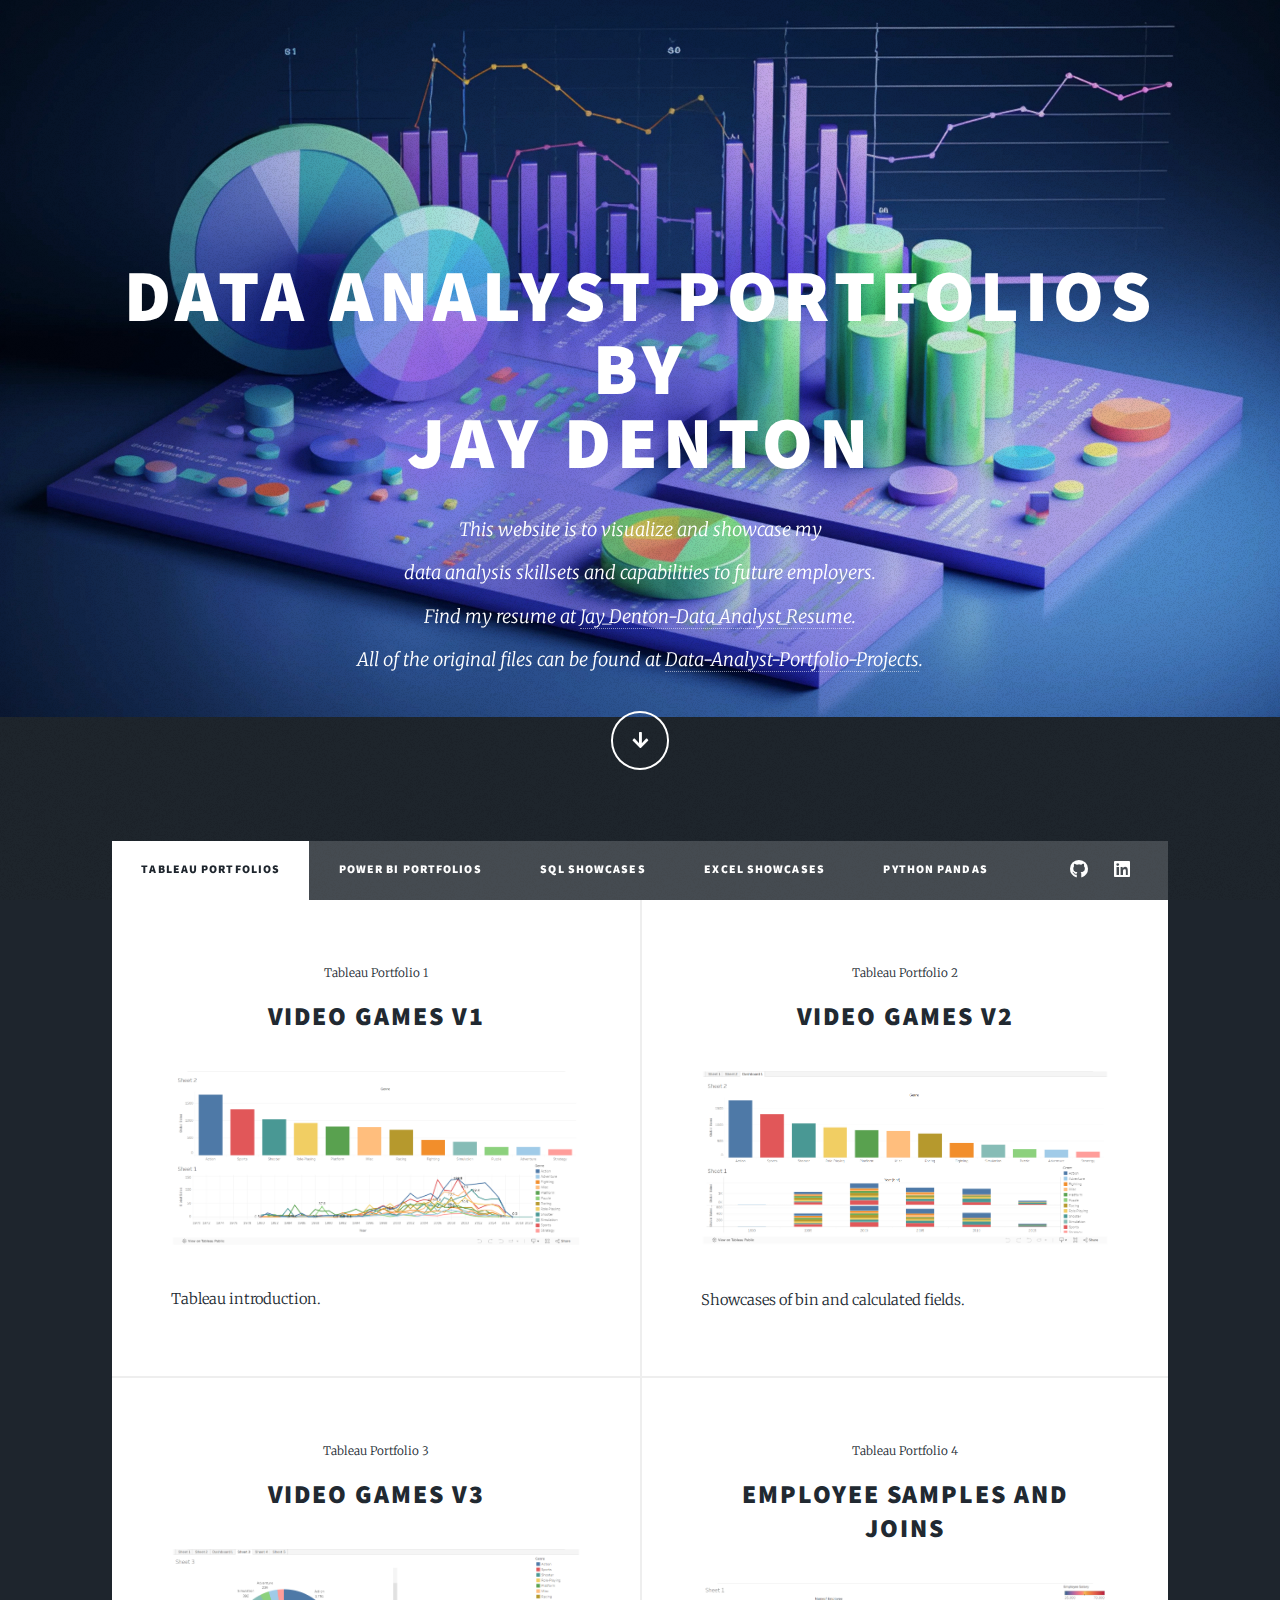
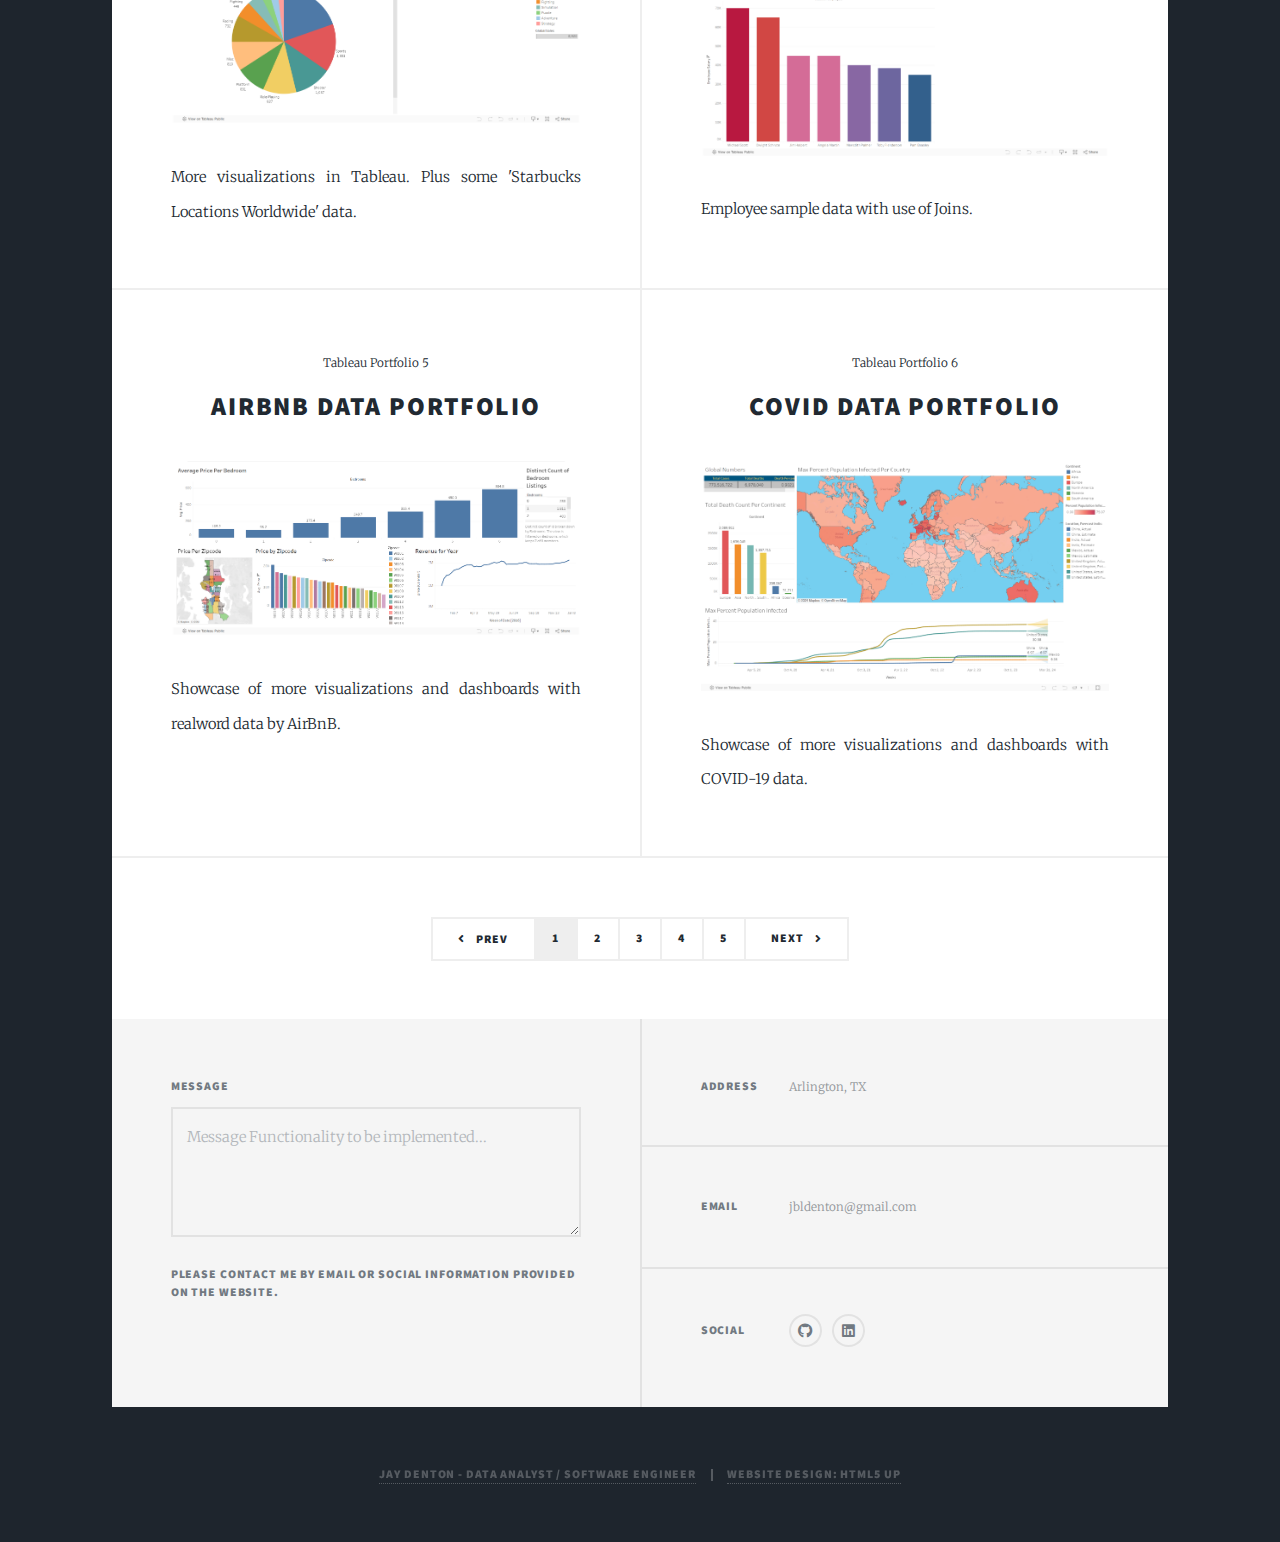
==== commit 845b2bd3: "Update index.html" ====
--- a/index.html
+++ b/index.html
@@ -21,7 +21,7 @@
 					<div id="intro">
 						<h1> Data Analyst Portfolios <br/> by <br/>Jay Denton</h1>
 						
-						<p>This website is to visualize and showcase the data analysis contents <br /> learned from <a href="https://youtube.com/playlist?list=PLUaB-1hjhk8FE_XZ87vPPSfHqb6OcM0cF&si=7Eig5CY_B52R-Om9" target="_blank">Data Analyst Bootcamp </a> created by <a href="https://www.youtube.com/@AlexTheAnalyst" target="_blank">Alex The Analyst</a>. <br />
+						<p>This website is to visualize and showcase my <br /> data analysis skillsets and capabilities to future employers. <br />
 						Find my resume at <a href="https://github.com/jbldenton/Data-Analyst-Portfolio-Projects/blob/main/Jay_Denton-Data_Analyst_Resume.pdf" target="_blank">Jay_Denton-Data_Analyst_Resume</a>.  <br/>
 						All of the original files can be found at <a href="https://github.com/jbldenton/Data-Analyst-Portfolio-Projects" target="_blank">Data-Analyst-Portfolio-Projects</a>.
 						</p>
@@ -222,4 +222,4 @@
 			<script src="assets/js/main.js"></script>
 
 	</body>
-</html>+</html>
